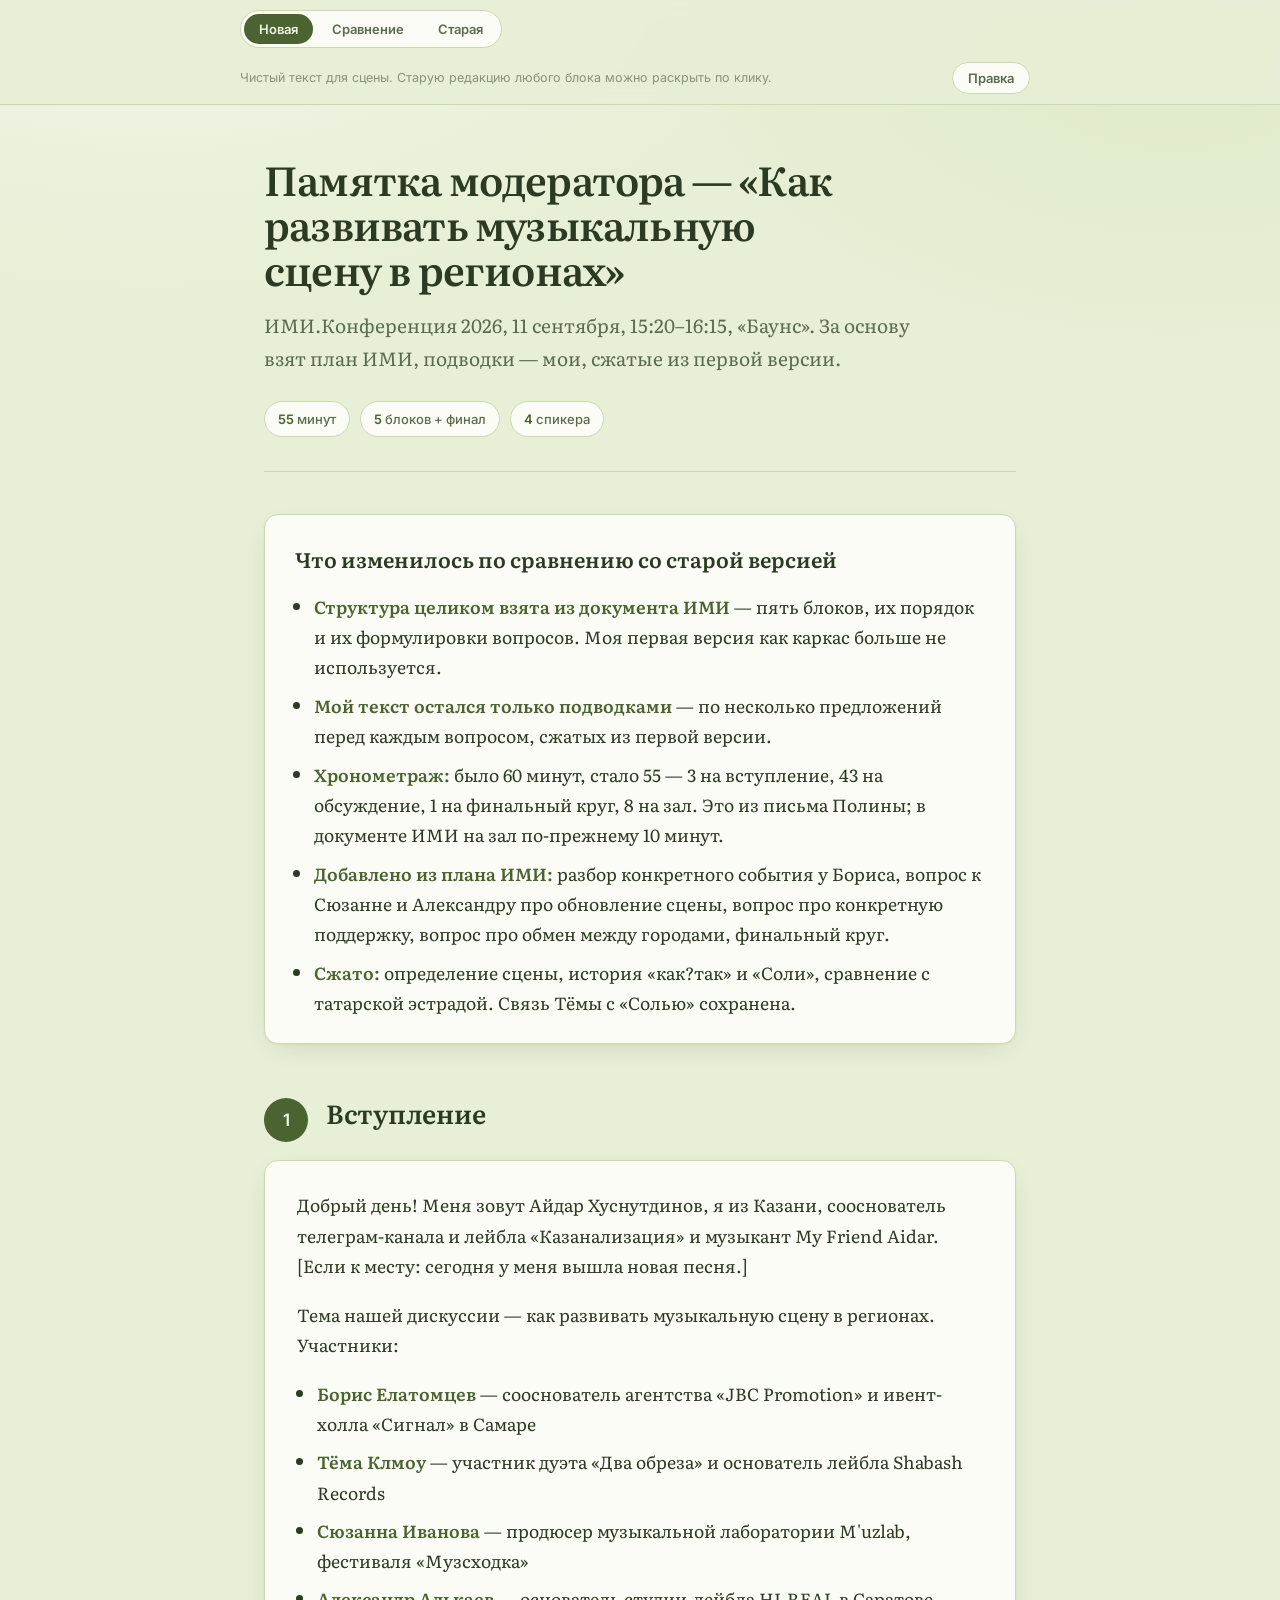
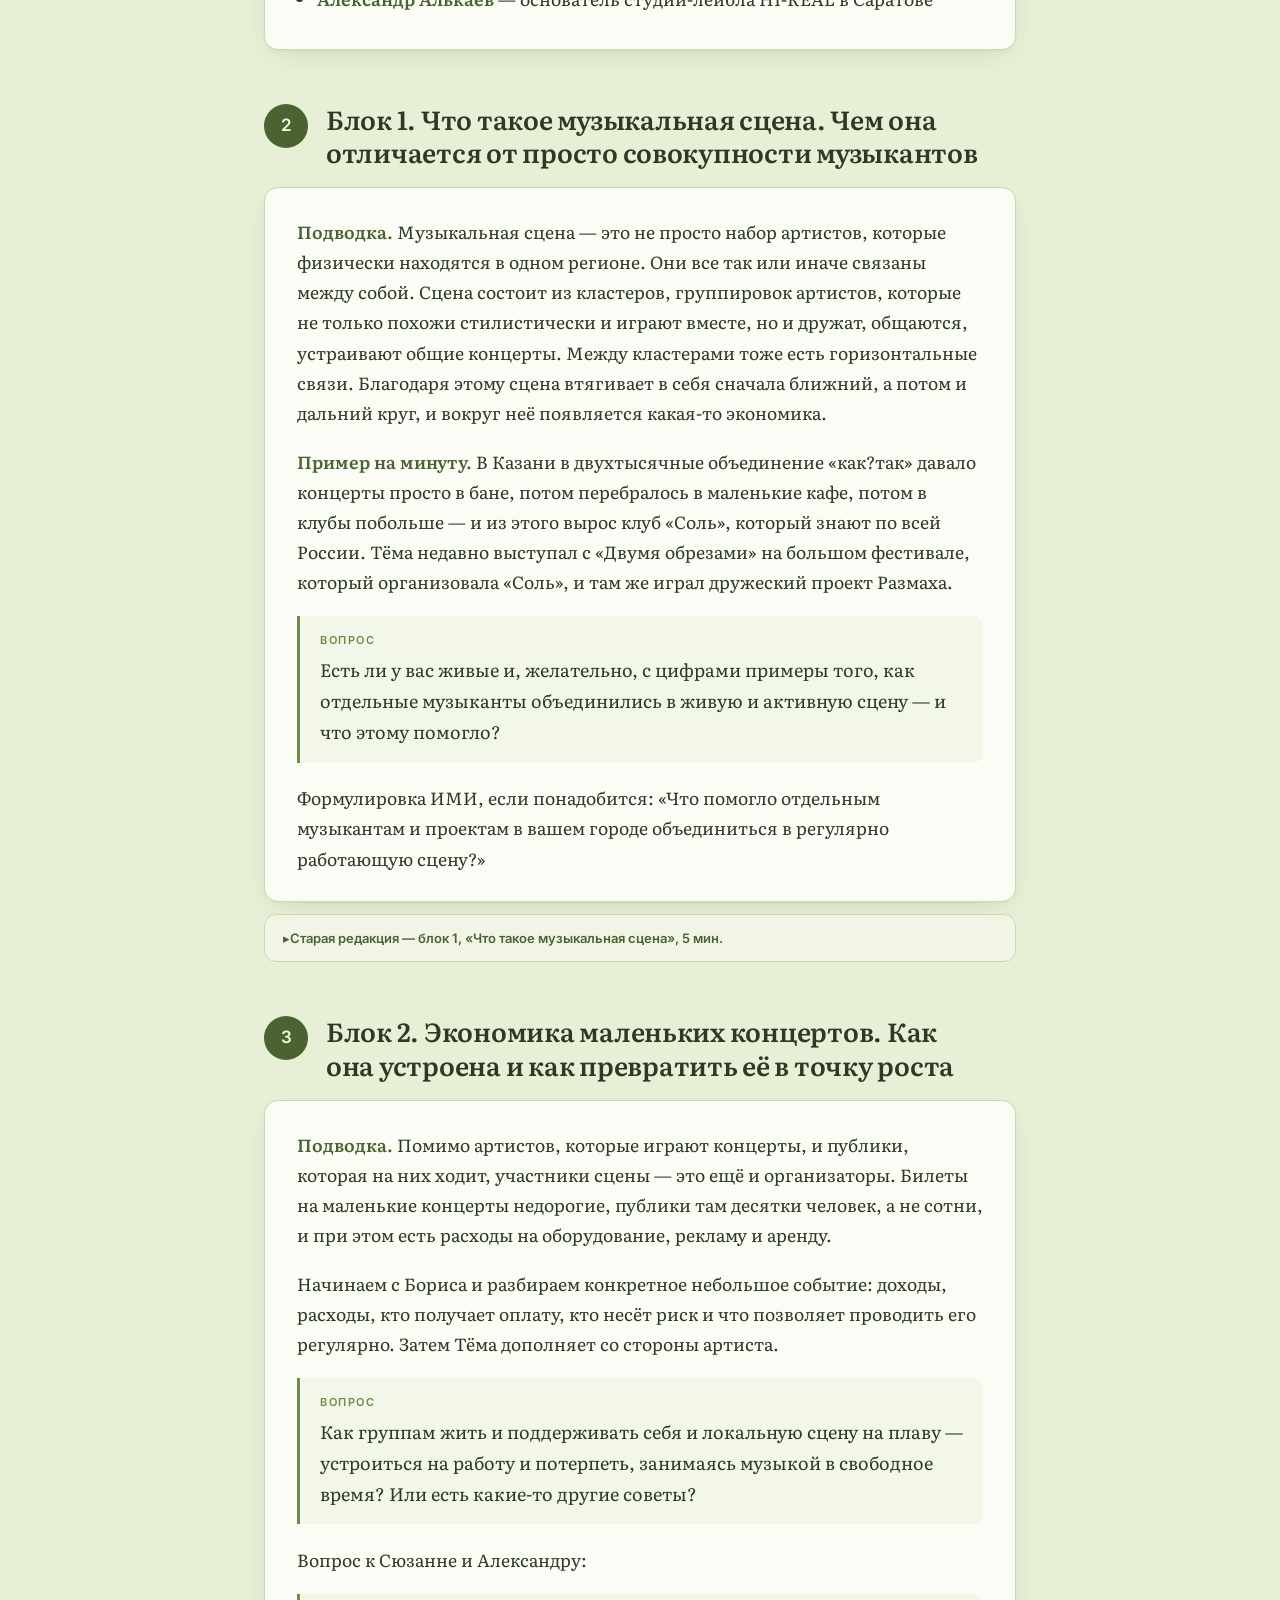
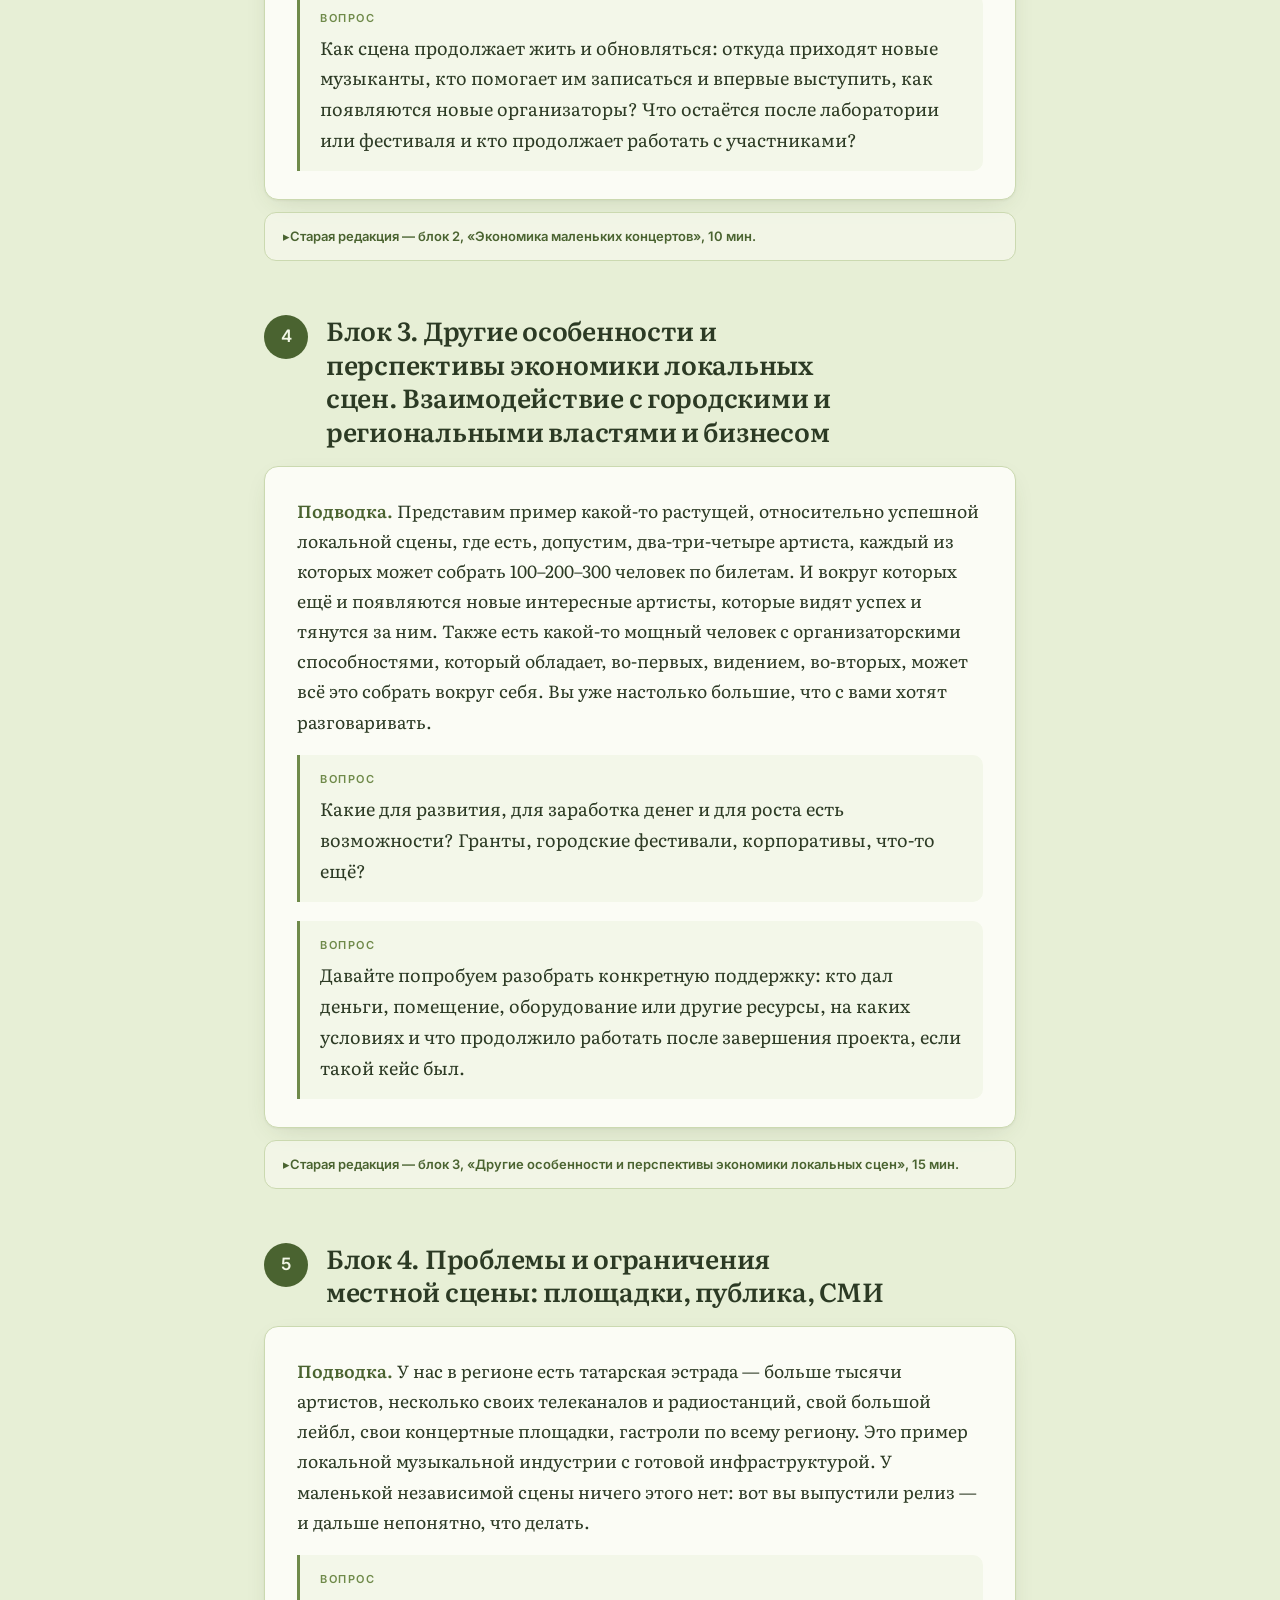
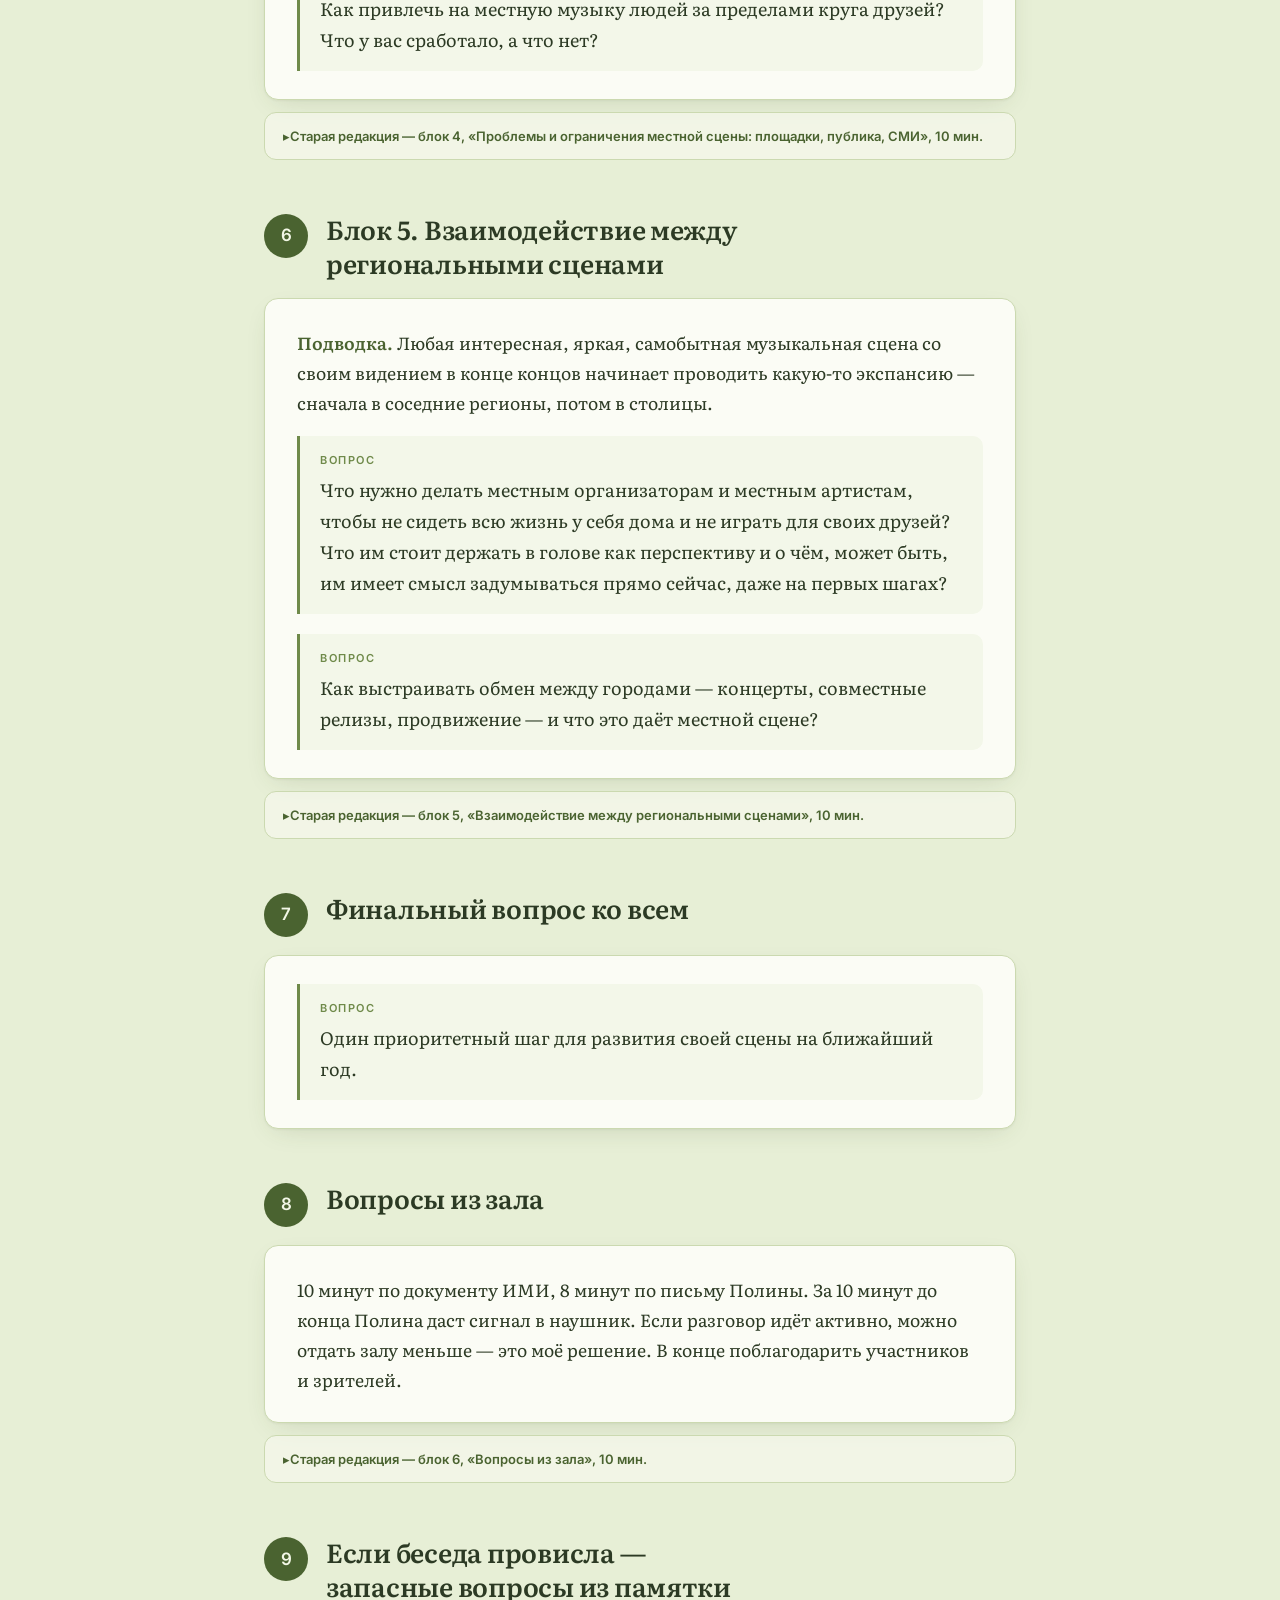
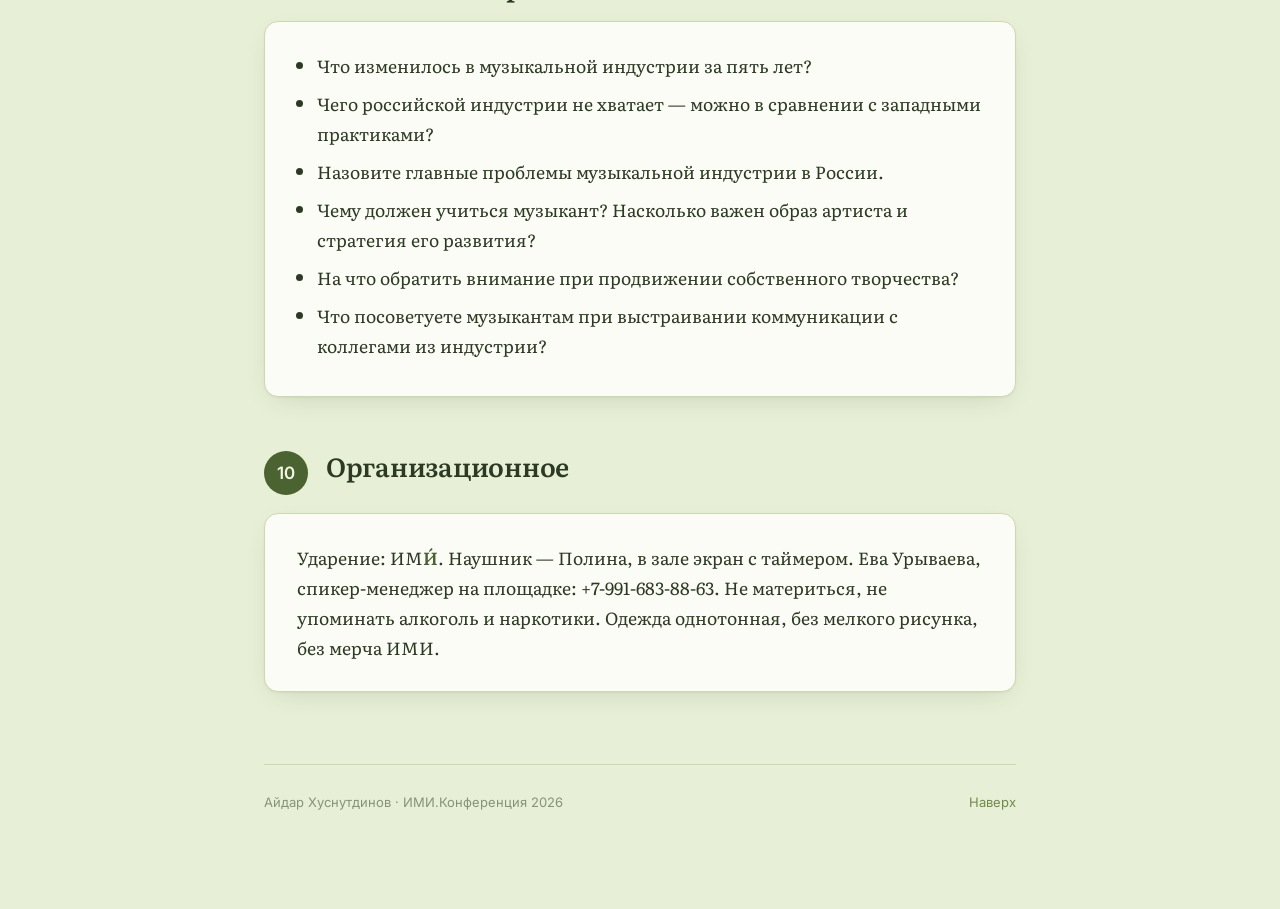
==== artifact.html @ 64433ea9 "Чистая памятка на новом адресе /pamyatka/ Новый документ без машинерии сравнения: убраны сводка «что" ====
<title>Памятка модератора — «Как развивать сцену в регионах», ИМИ.Конференция 2026</title>
<link rel="preconnect" href="https://fonts.googleapis.com">
<link rel="preconnect" href="https://fonts.gstatic.com" crossorigin>
<link href="https://fonts.googleapis.com/css2?family=Literata:ital,opsz,wght@0,7..72,400;0,7..72,600;1,7..72,400&family=Inter:wght@400;500;600;700&display=swap" rel="stylesheet">
<style>
  :root{
    --pistachio:#e7efd6; --pistachio-deep:#d8e4bf; --paper:#fbfcf5;
    --ink:#2c3a24; --ink-soft:#5b6b4e; --ink-faint:#86937a;
    --moss:#6f8a4a; --moss-deep:#4a6330; --rule:#cbd9b0;
    --add:#e9f4dc; --add-line:#7fa84e;
    --del:#fbe7e4; --del-line:#c46b5c;
    --shadow:0 1px 2px rgba(58,74,42,.05), 0 8px 28px -12px rgba(58,74,42,.22);
  }
  *{box-sizing:border-box}
  html{-webkit-text-size-adjust:100%}
  body{
    margin:0;
    background:
      radial-gradient(1100px 620px at 12% -8%, #f2f7e6 0%, rgba(242,247,230,0) 62%),
      radial-gradient(900px 560px at 92% 4%, #dfebc9 0%, rgba(223,235,201,0) 58%),
      var(--pistachio);
    background-attachment:fixed;
    color:var(--ink);
    font-family:"Literata", Georgia, "Times New Roman", serif;
    font-size:17.5px; line-height:1.72; -webkit-font-smoothing:antialiased;
  }
  .wrap{max-width:800px; margin:0 auto; padding:0 24px 96px}

  /* ---------- Переключатель режимов ---------- */
  .bar{
    position:sticky; top:0; z-index:20;
    background:rgba(231,239,214,.92);
    backdrop-filter:saturate(1.4) blur(10px);
    border-bottom:1px solid var(--rule);
    margin:0; padding:10px 24px;
  }
  .bar-in{max-width:800px; margin:0 auto; display:flex; align-items:center; gap:14px; flex-wrap:wrap}
  .modes{display:flex; gap:4px; background:var(--paper); border:1px solid var(--rule); border-radius:100px; padding:3px}
  .modes button{
    font-family:"Inter", system-ui, sans-serif; font-size:13px; font-weight:600;
    border:0; background:none; color:var(--ink-soft); cursor:pointer;
    padding:7px 15px; border-radius:100px; transition:background .15s, color .15s;
  }
  .modes button:hover{color:var(--moss-deep)}
  .modes button[aria-pressed="true"]{background:var(--moss-deep); color:#f2f7e6}
  .hint{font-family:"Inter", system-ui, sans-serif; font-size:12.5px; color:var(--ink-faint)}

  /* ---------- Шапка ---------- */
  header.hero{padding:52px 0 8px}
  h1{font-size:clamp(27px,4.6vw,40px); line-height:1.12; font-weight:600; letter-spacing:-.02em; margin:0 0 18px; text-wrap:balance}
  .lede{font-size:19px; color:var(--ink-soft); margin:0 0 26px; max-width:36em}
  .meta{display:flex; flex-wrap:wrap; gap:10px; font-family:"Inter",system-ui,sans-serif; font-size:13px; font-weight:500; padding-bottom:34px; border-bottom:1px solid var(--rule)}
  .meta span{background:var(--paper); border:1px solid var(--rule); color:var(--ink-soft); padding:6px 13px; border-radius:100px}
  .meta span b{color:var(--moss-deep); font-weight:600}

  /* ---------- Сводка изменений ---------- */
  .summary{
    margin-top:34px; background:var(--paper); border:1px solid var(--rule);
    border-radius:14px; box-shadow:var(--shadow); padding:26px 30px;
  }
  .summary h2{margin:0 0 14px; font-size:21px; font-weight:600}
  .summary ul{margin:0; padding-left:1.1em}
  .summary li{margin-bottom:.5em}
  .summary li:last-child{margin-bottom:0}
  .summary li b{color:var(--moss-deep); font-weight:600}

  /* ---------- Блоки ---------- */
  section.block{margin-top:52px; scroll-margin-top:70px}
  .head{display:flex; align-items:flex-start; gap:18px; margin-bottom:8px}
  .num{
    flex:none; width:44px; height:44px; margin-top:2px; display:grid; place-items:center;
    border-radius:50%; background:var(--moss-deep); color:#f2f7e6;
    font-family:"Inter",system-ui,sans-serif; font-weight:600; font-size:17px;
  }
  .head h2{margin:0; font-size:clamp(21px,3.2vw,26px); line-height:1.3; font-weight:600; letter-spacing:-.01em; text-wrap:balance}
  .time{
    display:inline-block; margin-top:9px; font-family:"Inter",system-ui,sans-serif;
    font-size:12px; font-weight:600; letter-spacing:.06em; text-transform:uppercase;
    color:var(--moss-deep); background:var(--pistachio-deep); padding:4px 11px; border-radius:100px;
  }
  .body{background:var(--paper); border:1px solid var(--rule); border-radius:14px; box-shadow:var(--shadow); padding:28px 32px; margin-top:18px}
  .body > :first-child{margin-top:0}
  .body > :last-child{margin-bottom:0}
  .body p{margin:0 0 1.1em}
  .body strong{font-weight:600; color:var(--moss-deep)}
  .body ul{margin:0 0 1.1em; padding-left:1.15em}
  .body li{margin-bottom:.45em}
  .body blockquote{
    margin:0 0 1.1em; padding:15px 20px; border-left:3px solid var(--moss);
    background:#f3f7e9; border-radius:0 10px 10px 0; font-size:18px; color:var(--ink);
  }
  .body blockquote::before{
    content:"Вопрос"; display:block; font-family:"Inter",system-ui,sans-serif;
    font-size:11px; font-weight:600; letter-spacing:.14em; text-transform:uppercase;
    color:var(--moss); margin-bottom:5px;
  }

  /* ---------- Плашка «что изменилось» ---------- */
  .changed{
    margin-top:14px; padding:15px 20px; border-radius:12px;
    background:var(--add); border:1px solid var(--add-line);
    font-family:"Inter",system-ui,sans-serif; font-size:14px; line-height:1.6; color:var(--ink-soft);
  }
  .changed b{color:var(--moss-deep)}

  /* ---------- Старая редакция ---------- */
  details.old{margin-top:12px; border:1px solid var(--rule); border-radius:12px; background:rgba(251,252,245,.55)}
  details.old summary{
    cursor:pointer; padding:12px 18px; list-style:none;
    font-family:"Inter",system-ui,sans-serif; font-size:13px; font-weight:600; color:var(--moss-deep);
  }
  details.old summary::-webkit-details-marker{display:none}
  details.old summary::before{content:"▸ "; display:inline-block; transition:transform .15s}
  details.old[open] summary::before{content:"▾ "}
  details.old summary:hover{color:var(--ink)}
  .oldbody{padding:0 22px 20px; font-size:16px; color:var(--ink-soft); border-top:1px solid var(--rule); margin-top:2px; padding-top:16px}
  .oldbody p{margin:0 0 1em}
  .oldbody p:last-child{margin-bottom:0}
  .oldbody del{background:var(--del); border-bottom:2px solid var(--del-line); text-decoration:line-through; text-decoration-color:var(--del-line)}
  .old.none{
    margin-top:12px; padding:11px 18px; border:1px dashed var(--rule); border-radius:12px;
    font-family:"Inter",system-ui,sans-serif; font-size:13px; color:var(--ink-faint);
  }

  /* ---------- Режимы ---------- */
  body[data-mode="new"] .changed,
  body[data-mode="new"] .old.none{display:none}
  body[data-mode="old"] #newside{display:none}
  body[data-mode="new"] #oldside,
  body[data-mode="diff"] #oldside{display:none}
  #oldside .lead{
    margin-top:34px; padding:15px 20px; border-radius:12px; background:var(--del);
    border:1px solid var(--del-line); font-family:"Inter",system-ui,sans-serif; font-size:14px; color:var(--ink-soft);
  }

  .legend{display:flex; gap:16px; flex-wrap:wrap; margin-top:16px; font-family:"Inter",system-ui,sans-serif; font-size:12.5px; color:var(--ink-faint)}
  .legend i{font-style:normal; display:inline-block; width:11px; height:11px; border-radius:3px; margin-right:6px; vertical-align:-1px}
  body[data-mode="new"] .legend{display:none}

  footer{margin-top:72px; padding-top:26px; border-top:1px solid var(--rule); font-family:"Inter",system-ui,sans-serif; font-size:13px; color:var(--ink-faint); display:flex; justify-content:space-between; flex-wrap:wrap; gap:10px}
  .totop{color:var(--moss); text-decoration:none}
  .totop:hover{text-decoration:underline}

  @media (max-width:620px){
    body{font-size:16.5px}
    .wrap{padding:0 18px 64px}
    .bar{padding:9px 18px}
    .body{padding:20px 18px; border-radius:12px}
    .summary{padding:20px 18px}
    .num{width:36px; height:36px; font-size:15px}
    .head{gap:12px}
    .oldbody{padding-left:16px; padding-right:16px}
  }
  @media print{
    body{background:#fff}
    .bar{display:none} .body{box-shadow:none}
    section.block{break-inside:avoid}
    details.old{display:none}
  }

  /* ---------- Правка прямо на странице ---------- */
  .edit{display:flex; align-items:center; gap:10px; margin-left:auto}
  .editbtn, .savebtn{
    font-family:"Inter", system-ui, sans-serif; font-size:13px; font-weight:600;
    cursor:pointer; padding:7px 15px; border-radius:100px;
    transition:background .15s, color .15s, border-color .15s;
  }
  .editbtn{border:1px solid var(--rule); background:var(--paper); color:var(--ink-soft)}
  .editbtn:hover{color:var(--moss-deep); border-color:var(--moss)}
  .editbtn[aria-pressed="true"]{background:var(--moss-deep); color:#f2f7e6; border-color:var(--moss-deep)}
  .savebtn{border:1px solid var(--add-line); background:var(--add); color:var(--moss-deep)}
  .savebtn:hover{background:var(--pistachio-deep)}
  .savebtn:disabled{opacity:.5; cursor:default}
  .editstate{font-family:"Inter", system-ui, sans-serif; font-size:12.5px; color:var(--ink-faint)}
  .editbtn:focus-visible, .savebtn:focus-visible{outline:2px solid var(--moss-deep); outline-offset:2px}
  body.editing [contenteditable]{outline:1px dashed var(--rule); outline-offset:5px; border-radius:3px}
  body.editing [contenteditable]:focus{outline:2px solid var(--moss); background:var(--paper)}
  @media (max-width:620px){
    .edit{margin-left:0}
  }
</style>
<div class="bar">
  <div class="bar-in">
    <div class="modes" role="group" aria-label="Режим просмотра">
      <button type="button" data-m="new"  aria-pressed="true">Новая</button>
      <button type="button" data-m="diff" aria-pressed="false">Сравнение</button>
      <button type="button" data-m="old"  aria-pressed="false">Старая</button>
    </div>
    <span class="hint" id="hint">Чистый текст для сцены. Старую редакцию любого блока можно раскрыть по
    клику.</span>
    <div class="edit" id="edit" hidden>
      <button type="button" class="editbtn" id="editbtn" aria-pressed="false">Правка</button>
      <button type="button" class="savebtn" id="savebtn" hidden>Сохранить</button>
      <span class="editstate" id="editstate" role="status" aria-live="polite"></span>
    </div>
  </div>
</div>

<div class="wrap">

<header class="hero">
  <h1>Памятка модератора — «Как развивать музыкальную сцену в регионах»</h1>
  <p class="lede">ИМИ.Конференция 2026, 11 сентября, 15:20–16:15, «Баунс». За основу взят план ИМИ,
  подводки — мои, сжатые из первой версии.</p>
  <div class="meta">
    <span><b>55</b> минут</span>
    <span><b>5</b> блоков + финал</span>
    <span><b>4</b> спикера</span>
  </div>
</header>

<div class="summary">
  <h2>Что изменилось по сравнению со старой версией</h2>
  <ul>
    <li><b>Структура целиком взята из документа ИМИ</b> — пять блоков, их порядок и их формулировки
    вопросов. Моя первая версия как каркас больше не используется.</li>
    <li><b>Мой текст остался только подводками</b> — по несколько предложений перед каждым вопросом,
    сжатых из первой версии.</li>
    <li><b>Хронометраж:</b> было 60 минут, стало 55 — 3 на вступление, 43 на обсуждение, 1 на финальный
    круг, 8 на зал. Это из письма Полины; в документе ИМИ на зал по-прежнему 10 минут.</li>
    <li><b>Добавлено из плана ИМИ:</b> разбор конкретного события у Бориса, вопрос к Сюзанне и
    Александру про обновление сцены, вопрос про конкретную поддержку, вопрос про обмен между городами,
    финальный круг.</li>
    <li><b>Сжато:</b> определение сцены, история «как?так» и «Соли», сравнение с татарской эстрадой.
    Связь Тёмы с «Солью» сохранена.</li>
  </ul>
  <div class="legend">
    <span><i style="background:var(--add); border:1px solid var(--add-line)"></i>что и почему
    поменялось</span>
    <span><i style="background:var(--del); border:1px solid var(--del-line)"></i>фразы, которые просили
    убрать</span>
  </div>
</div>

<div id="newside">
<section class="block" id="s1">
  <div class="head"><div class="num">1</div><div><h2>Вступление</h2></div></div>
  <div class="body">
  <p>Добрый день! Меня зовут Айдар Хуснутдинов, я из Казани, сооснователь телеграм-канала и лейбла
  «Казанализация» и музыкант My Friend Aidar. [Если к месту: сегодня у меня вышла новая песня.]</p>
<p>Тема нашей дискуссии — как развивать музыкальную сцену в регионах. Участники:</p>
<ul>
<li><strong>Борис Елатомцев</strong> — сооснователь агентства «JBC Promotion» и ивент-холла «Сигнал»
в Самаре</li>
<li><strong>Тёма Клмоу</strong> — участник дуэта «Два обреза» и основатель лейбла Shabash
Records</li>
<li><strong>Сюзанна Иванова</strong> — продюсер музыкальной лаборатории M&#x27;uzlab, фестиваля
«Музсходка»</li>
<li><strong>Александр Алькаев</strong> — основатель студии-лейбла HI-REAL в Саратове</li></ul></div>
  <div class="changed"><b>Что изменилось.</b> Приветствие и представление гостей — 3 минуты по памятке
  модератора. Регалии участников в редакции ИМИ.</div>
  <div class="old none">В старом плане этого не было.</div>
</section>
<section class="block" id="s2">
  <div class="head">
  <div class="num">2</div>
  <div>
  <h2>Блок 1. Что такое музыкальная сцена. Чем она отличается от просто совокупности
  музыкантов</h2></div></div>
  <div class="body">
  <p><strong>Подводка.</strong> Музыкальная сцена — это не просто набор артистов, которые физически
  находятся в одном регионе. Они все так или иначе связаны между собой. Сцена состоит из кластеров,
  группировок артистов, которые не только похожи стилистически и играют вместе, но и дружат, общаются,
  устраивают общие концерты. Между кластерами тоже есть горизонтальные связи. Благодаря этому сцена
  втягивает в себя сначала ближний, а потом и дальний круг, и вокруг неё появляется какая-то
  экономика.</p>
<p><strong>Пример на минуту.</strong> В Казани в двухтысячные объединение «как?так» давало концерты
просто в бане, потом перебралось в маленькие кафе, потом в клубы побольше — и из этого вырос клуб
«Соль», который знают по всей России. Тёма недавно выступал с «Двумя обрезами» на большом фестивале,
который организовала «Соль», и там же играл дружеский проект Размаха.</p>
<blockquote>Есть ли у вас живые и, желательно, с цифрами примеры того, как отдельные музыканты
объединились в живую и активную сцену — и что этому помогло?</blockquote>
<p>Формулировка ИМИ, если понадобится: «Что помогло отдельным музыкантам и проектам в вашем городе
объединиться в регулярно работающую сцену?»</p></div>
  <div class="changed"><b>Что изменилось.</b> Определение сцены сжато с четырёх абзацев до одной
  подводки, история «как?так» и «Соли» — до одного примера на минуту. Связь Тёмы с «Солью» сохранена.
  Вопрос переформулирован: живые примеры и цифры.</div>
  <details class="old">
  <summary>Старая редакция — блок 1, «Что такое музыкальная сцена», 5 мин.</summary>
  <div class="oldbody">
  <p>Прежде чем говорить о музыкальной сцене, имеет смысл дать определение, что же это вообще такое.
  Музыкальная сцена — это не просто набор артистов, которые физически находятся в одном регионе. Они
  даже не обязательно все играют в одних и тех же клубах. Но они все, так или иначе, связаны между
  собой. Я думаю, для функционирования сцены важно, чтобы она состояла из определенных кластеров,
  каких-то группировок артистов, которые не только похожи стилистически и не только играют вместе, но
  и дружат, общаются, устраивают общие концерты, ходят вместе в баню и так далее. Таких кластеров на
  сцене может быть несколько. И между ними тоже существуют горизонтальные связи. Почему это классно
  работает?</p>
<p>Раз уж я здесь представляю Казань, расскажу на примере яркого кейса из Казани. В двухтысячные у
нас активно действовало творческое объединение как?так, которое интересовалось передовой электронной
музыкой, современным искусством и делало что-то на стыке этих вещей. Поначалу это была узкая группа
друзей, которые давали концерты просто в бане. Потом из бани они стали переходить в маленькие кафе,
договариваясь с владельцами кафе, что те будут платить им небольшой
<del title="ИМИ просили это убрать">процент с кухни и из бара</del>. Потом маленькие клубы, потом
клубы побольше. Всё это происходило благодаря тому, что те друзья группы, которые ходили на их
вечеринки, постепенно приводили своих друзей, те привозили друзей друзей, и так комьюнити
разрасталось. И постепенно в чужих клубах им стало тесно, и на базе этого возникло то, что в итоге
стало клубом Соль, который знают по всей России, и среди наших участников сегодня есть <strong>Тёма
Клмоу</strong>, который недавно, на прошлой неделе, кажется, выступал на большом фестивале, который
организовала Соль, с &quot;двумя обрезами&quot;, и также там выступал дружеский проект Размаха.</p>
<p>Что ещё тут важно сказать, что кактаковцы, они, с одной стороны, производили впечатление такого
закрытого комьюнити, но, с другой стороны, на самом деле они были открытые, и когда появлялись
какие-то интересные, талантливые артисты, они старались им помогать. Вот, например, в недавнем
событии ИМИ участвовала Катя Шилоносова, Kate NV. Когда она появилась только на казанской сцене со
своей первой группой Conspirators, в какой-то момент от них ушёл басист, и вот Тимур Птахин, один из
главных участников творческого объединения Как?так и один из сооснователей Соли, который до сих пор
там работает, пошёл в группу и какое-то время заменял басиста. Ну а сейчас Катя тоже известная
артистка. Или из того же кактака вырос, например, тоже известный по всему миру электронный дуэт PTU.
Буквально вот так из концертов в бане происходит экспансия местной сцены.</p>
<p>Итак, если резюмировать, то сцена состоит из некоторых объединений артистов, которые играют
вместе, что-то вместе проводят, общаются, дружат между собой. И между всеми этими объединениями
также существуют некоторые отношения. Благодаря тому, что в сцену вовлечено много людей, между ними
есть связи, сцена имеет свойство вовлекать в себя сначала ближний, а потом и дальний круг всех этих
людей. Так она разрастается сначала внутри города, и вокруг неё появляется какая-то экономика. А
дальше она может разрастаться и за пределы города и региона. О том, как это происходит, что этому
помогает, а что мешает, я и предлагаю поговорить, отталкиваясь от этого определения. Если у кого-то
из коллег есть чем дополнить это определение, то я приглашаю желающих это
сделать.</p></div></details>
</section>
<section class="block" id="s3">
  <div class="head">
  <div class="num">3</div>
  <div>
  <h2>Блок 2. Экономика маленьких концертов. Как она устроена и как превратить её в точку
  роста</h2></div></div>
  <div class="body">
  <p><strong>Подводка.</strong> Помимо артистов, которые играют концерты, и публики, которая на них
  ходит, участники сцены — это ещё и организаторы. Билеты на маленькие концерты недорогие, публики там
  десятки человек, а не сотни, и при этом есть расходы на оборудование, рекламу и аренду.</p>
<p>Начинаем с Бориса и разбираем конкретное небольшое событие: доходы, расходы, кто получает оплату,
кто несёт риск и что позволяет проводить его регулярно. Затем Тёма дополняет со стороны артиста.</p>
<blockquote>Как группам жить и поддерживать себя и локальную сцену на плаву — устроиться на работу и
потерпеть, занимаясь музыкой в свободное время? Или есть какие-то другие советы?</blockquote>
<p>Вопрос к Сюзанне и Александру:</p>
<blockquote>Как сцена продолжает жить и обновляться: откуда приходят новые музыканты, кто помогает
им записаться и впервые выступить, как появляются новые организаторы? Что остаётся после лаборатории
или фестиваля и кто продолжает работать с участниками?</blockquote></div>
  <div class="changed"><b>Что изменилось.</b> Рассуждение об экономике заменено разбором конкретного
  события у Бориса. Добавлен вопрос ИМИ к Сюзанне и Александру про обновление сцены и про то, что
  остаётся после лаборатории или фестиваля.</div>
  <details class="old">
  <summary>Старая редакция — блок 2, «Экономика маленьких концертов», 10 мин.</summary>
  <div class="oldbody">
  <p>Помимо артистов, которые играют концерты, и публики, которые на эти концерты ходят, участниками
  сцены являются также организаторы — те, кто устраивает эти концерты. Часто это тоже кто-то из
  артистов, либо их друзья-знакомые. Если ваш концерт проходит в бане, то тут, скорее всего, чисто
  творческий интерес у организаторов. Но когда вы перемещаетесь на площадки, где уже платят какой-то
  процент, появляется и финансовый интерес.</p>
<p>Однако, билеты на такие маленькие концерты, они не очень дорогие, публики туда тоже ходят десятки
человек, а не сотни и не тысячи. Концерты часто предполагают ещё и расходы на оборудование, рекламу
и так далее. Тем не менее, это может быть средством заработка. Я и сам в конце 2000-х проводил по
несколько концертов каждую неделю, и на них вполне можно было зарабатывать, если уметь экономить на
накладных расходах и аренде клуба. Однако важным условием является то, что все группы играют на этих
концертах бесплатно или за очень маленькие гонорары. Даже когда эта модель как-то скейлится и
локальное творческое объединение разрастается до локального лейбла, который взаимодействует с
бизнесом или с государством, схема часто остаётся похожей. Но об этом чуть позже.</p>
<p>Вернемся в маленькие клубы. Заработанных денег может быть достаточно для одного организатора и,
может быть, его помощника, но при этом их явно недостаточно, если разделить на, допустим, три,
четыре, пять артистов, которые выступают на одном мероприятии, а ещё это, как правило, группы, в
каждой из которых много участников, и если всё разделить на всех, то полученных денег иногда не
хватает даже на такси.</p>
<p>Получается такая ситуация, при которой все группы какое-то время продолжают выступать бесплатно,
и это может происходить и годами, на самом деле. И часто при этом сложно находить и сохранять
мотивацию. <del title="ИМИ просили это убрать">И у всех на виду есть фигура организатора, такого как
будто бы злого Карабаса-Барабаса, который умудряется ещё и не работать на работе и как-то себя
содержать, проводя вот эти концерты.</del> А если всё грамотно делать, то на это и сейчас можно так
существовать.</p>
<p>Я уже говорил, что модель можно апскейлить. Даже когда она перерастает маленькие клубы и выходит
на городской уровень и начинает взаимодействовать с городскими властями, часто эта экономика всё
равно такова, что она может поддерживать владельца лейбла и его команду, но сами группы, даже
получая какие-то гонорары, не могут себе позволить уволиться с работ и отдавать всё время музыке. И
с одной стороны, у этой модели есть очевидный недостаток, который я уже проговорил. С другой
стороны, без этого никуда: если кто-то на себя не возьмёт планомерную последовательную организацию,
то и сцена, получается, развиваться не будет.</p>
<p>У меня, на самом деле, нет простых ответов на вопрос, как музыкантам перетерпеть и не потерять
мотивацию в течение долгого времени занимаясь всем этим бесплатно, пока сцена растёт. И, опять же, у
меня нет и ответа на вопрос о том, как сделать это мероприятие финансово выгодным уже в тот момент,
когда вы настолько большие, что с вами готовы разговаривать площадки, бизнес и государство. Но
второй вопрос, он более сложный. Давайте начнём снизу. Вот вы из бани перебрались в небольшие
кафешки, маленькие и средние клубы. Как группам жить и поддерживать себя и локальную сцену на плаву
— устроиться на работу и потерпеть, занимаясь музыкой в свободное время? Или есть какие-то другие
советы?</p></div></details>
</section>
<section class="block" id="s4">
  <div class="head">
  <div class="num">4</div>
  <div>
  <h2>Блок 3. Другие особенности и перспективы экономики локальных сцен. Взаимодействие с городскими и
  региональными властями и бизнесом</h2></div></div>
  <div class="body">
  <p><strong>Подводка.</strong> Представим пример какой-то растущей, относительно успешной локальной
  сцены, где есть, допустим, два-три-четыре артиста, каждый из которых может собрать 100–200–300
  человек по билетам. И вокруг которых ещё и появляются новые интересные артисты, которые видят успех
  и тянутся за ним. Также есть какой-то мощный человек с организаторскими способностями, который
  обладает, во-первых, видением, во-вторых, может всё это собрать вокруг себя. Вы уже настолько
  большие, что с вами хотят разговаривать.</p>
<blockquote>Какие для развития, для заработка денег и для роста есть возможности? Гранты, городские
фестивали, корпоративы, что-то ещё?</blockquote>
<blockquote>Давайте попробуем разобрать конкретную поддержку: кто дал деньги, помещение,
оборудование или другие ресурсы, на каких условиях и что продолжило работать после завершения
проекта, если такой кейс был.</blockquote></div>
  <div class="changed"><b>Что изменилось.</b> Подводка ИМИ — это твой же абзац из старого блока 3,
  взятый почти дословно. Добавлен их вопрос про конкретную поддержку: кто дал ресурс, на каких
  условиях, что продолжило работать после. Часть про совмещение работ и Софию Озджан ушла.</div>
  <details class="old">
  <summary>Старая редакция — блок 3, «Другие особенности и перспективы экономики локальных сцен», 15
  мин.</summary>
  <div class="oldbody">
  <p>Давайте теперь представим пример какой-то растущей, относительно успешной локальной сцены, где
  есть, допустим, два-три-четыре артиста, каждый из которых может собрать 100–200–300 человек по
  билетам. И вокруг которых ещё и появляются новые интересные артисты, которые видят успех, тянутся за
  ним. Также есть какой-то мощный человек с организаторскими способностями, который обладает,
  во-первых, видением, во-вторых, может всё это собрать вокруг себя. На полях замечу, что часто у
  такой сцены есть ещё и какой-то свой звук и своя, может быть, визуальная эстетика. И снова кивну в
  сторону Артёма и его лейбла Shabash Records.</p>
<p>Допустим, есть пример такой сцены. Вы уже настолько большие, что с вами хотят разговаривать.
Какие для развития, для заработка денег и для роста есть возможности? Гранты, городские фестивали,
корпоративы, что-то ещё. Я лично перед дискуссией провёл некоторое количество интервью с артистами,
и выяснил, что да, существуют артисты, которые занимаются в основном только музыкой, и им очень
тяжело. Они разрываются на несколько проектов, но они как-то могут поддерживать себя. Вот, например,
одна из артисток, с которыми я поговорил, это София Озджан. Она участвует в четырёх проектах. В двух
из них она участвует постоянно. Во всех она играет авторскую музыку, не каверы. Один из проектов
имеет такой формат русский народный простой хороводный, что его часто заказывают на корпоративные
события, они поют там частично авторские песни, частично народные. Другой проект, он имеет тюркскую
специфику, это любят на разных форумах, фестивалях и так далее. Кроме этого, ей приходится
участвовать в театральных постановках, которые иногда оплачиваются из грантов, иногда она получает
деньги с билетов. Ну и, конечно, у неё есть постоянная работа, которая тоже занимает обычно три дня
в неделю. Она, как многие музыканты, работает в музыкальной школе. Кто-то работает не в музыкальной
школе, кто-то работает в офисе, но тут сложно половину недели работать. Часто люди уходят на
постоянку и вообще уходят из музыки. Но кто-то может трудиться фрилансером. То есть да, такие кейсы
существуют. И видно, что заработок такого артиста, он диверсифицирован. И аналогично, заработок
лейбла или организатора, он тоже диверсифицирован. Так вот, хотелось бы узнать, 1) как он устроен и
2) как он может быть устроен — что именно какую долю в нём составляет у наших участников и какие ещё
есть перспективы, какие ещё сферы можно задействовать, чтобы привлечь дополнительные источники
дохода (и дополнительные площадки для выступлений).</p></div></details>
</section>
<section class="block" id="s5">
  <div class="head">
  <div class="num">5</div>
  <div>
  <h2>Блок 4. Проблемы и ограничения местной сцены: площадки, публика, СМИ</h2></div></div>
  <div class="body">
  <p><strong>Подводка.</strong> У нас в регионе есть татарская эстрада — больше тысячи артистов,
  несколько своих телеканалов и радиостанций, свой большой лейбл, свои концертные площадки, гастроли
  по всему региону. Это пример локальной музыкальной индустрии с готовой инфраструктурой. У маленькой
  независимой сцены ничего этого нет: вот вы выпустили релиз — и дальше непонятно, что делать.</p>
<blockquote>Как привлечь на местную музыку людей за пределами круга друзей? Что у вас сработало, а
что нет?</blockquote></div>
  <div class="changed"><b>Что изменилось.</b> Сравнение с татарской эстрадой сжато с абзаца до трёх
  строк. Главный вопрос — формулировка ИМИ про публику за пределами круга друзей. СМИ отдельным
  пунктом больше не идут.</div>
  <details class="old">
  <summary>Старая редакция — блок 4, «Проблемы и ограничения местной сцены: площадки, публика, СМИ»,
  10 мин.</summary>
  <div class="oldbody">
  <p>1) Мы сегодня говорим, конечно, про независимые сцены, которые растут снизу, но в качестве
  примера позволю себе привести огромную музыкальную вселенную, которая есть у нас в регионе. Это
  татарская эстрада. Она включает в себя больше тысячи артистов. У неё есть несколько своих
  телеканалов, несколько своих радиостанций, были свои газеты, я не знаю, выходят ли они сейчас, свой
  лейбл большой, свои концертные площадки, там есть свои звёзды, которые, например, как Салават, могут
  в конце каждого сезона давать по несколько больших концертов подряд. Есть гастроли по всему региону.
  Ну так вот, я к чему это говорю, что у маленькой сцены всего этого нет. У них нет никакой отлаженной
  системы, индустрии, как у татарской эстрады (которая пример локальной музыкальной индустрии). У них
  нет своего СМИ, например, благодаря которому эта музыка получает лёгкое распространение без одного
  пинка, как на радиостанции, <del title="ИМИ просили это убрать">куда можно до сих пор денег
  занести</del>. Вот вы выпустили релиз. Вот что дальше делать? Есть ли какие-то хорошие способы
  взаимодействовать с местными СМИ и инфлюэнсерами?</p>
<p>2) Помимо проблем со СМИ с какими еще проблемами, которые мы не назвали, сталкиваются участники
сцены — и артисты, и организаторы и, может быть, публика?</p></div></details>
</section>
<section class="block" id="s6">
  <div class="head">
  <div class="num">6</div>
  <div>
  <h2>Блок 5. Взаимодействие между региональными сценами</h2></div></div>
  <div class="body">
  <p><strong>Подводка.</strong> Любая интересная, яркая, самобытная музыкальная сцена со своим
  видением в конце концов начинает проводить какую-то экспансию — сначала в соседние регионы, потом в
  столицы.</p>
<blockquote>Что нужно делать местным организаторам и местным артистам, чтобы не сидеть всю жизнь у
себя дома и не играть для своих друзей? Что им стоит держать в голове как перспективу и о чём, может
быть, им имеет смысл задумываться прямо сейчас, даже на первых шагах?</blockquote>
<blockquote>Как выстраивать обмен между городами — концерты, совместные релизы, продвижение — и что
это даёт местной сцене?</blockquote></div>
  <div class="changed"><b>Что изменилось.</b> Вопрос сохранён дословно, как в документе ИМИ. Добавлен
  их второй вопрос — про обмен между городами.</div>
  <details class="old">
  <summary>Старая редакция — блок 5, «Взаимодействие между региональными сценами», 10 мин.</summary>
  <div class="oldbody">
  <p>Я в самом начале сегодня говорил, что любая интересная, яркая, самобытная музыкальная сцена со
  своим видением, в конце концов начинает проводить и какую-то экспансию. Сначала в соседние регионы,
  в столицы, потом и в другие государства. Какие шаги к этой экспансии? Что нужно делать местным
  организаторам и местным артистам, чтобы <del title="ИМИ просили это убрать">не сидеть всю жизнь у
  себя дома и не играть для своих друзей</del>? Что им стоит держать в голове как перспективу и о чем,
  может быть, им имеет смысл задумываться прямо сейчас, даже на первых шагах?</p></div></details>
</section>
<section class="block" id="s7">
  <div class="head"><div class="num">7</div><div><h2>Финальный вопрос ко всем</h2></div></div>
  <div class="body"><blockquote>Один приоритетный шаг для развития своей сцены на ближайший
  год.</blockquote></div>
  <div class="changed"><b>Что изменилось.</b> Новое, предложение ИМИ. Ты уточнял, идёт ли это
  отдельным пунктом внутри 43 минут, — Полина ответила «да».</div>
  <div class="old none">В старом плане этого не было.</div>
</section>
<section class="block" id="s8">
  <div class="head"><div class="num">8</div><div><h2>Вопросы из зала</h2></div></div>
  <div class="body">
  <p>10 минут по документу ИМИ, 8 минут по письму Полины. За 10 минут до конца Полина даст сигнал в
  наушник. Если разговор идёт активно, можно отдать залу меньше — это моё решение. В конце
  поблагодарить участников и зрителей.</p></div>
  <div class="changed"><b>Что изменилось.</b> Расхождение: в документе ИМИ 10 минут, в письме Полины —
  8.</div>
  <details class="old">
  <summary>Старая редакция — блок 6, «Вопросы из зала», 10 мин.</summary>
  <div class="oldbody"></div></details>
</section>
<section class="block" id="s9">
  <div class="head">
  <div class="num">9</div>
  <div>
  <h2>Если беседа провисла — запасные вопросы из памятки</h2></div></div>
  <div class="body">
  <ul>
  <li>Что изменилось в музыкальной индустрии за пять лет?</li>
  <li>Чего российской индустрии не хватает — можно в сравнении с западными практиками?</li>
  <li>Назовите главные проблемы музыкальной индустрии в России.</li>
  <li>Чему должен учиться музыкант? Насколько важен образ артиста и стратегия его развития?</li>
  <li>На что обратить внимание при продвижении собственного творчества?</li>
  <li>Что посоветуете музыкантам при выстраивании коммуникации с коллегами из
  индустрии?</li></ul></div>
  <div class="changed"><b>Что изменилось.</b> Список из памятки модератора.</div>
  <div class="old none">В старом плане этого не было.</div>
</section>
<section class="block" id="s10">
  <div class="head"><div class="num">10</div><div><h2>Организационное</h2></div></div>
  <div class="body">
  <p>Ударение: ИМ<strong>И́</strong>. Наушник — Полина, в зале экран с таймером. Ева Урываева,
  спикер-менеджер на площадке: +7-991-683-88-63. Не материться, не упоминать алкоголь и наркотики.
  Одежда однотонная, без мелкого рисунка, без мерча ИМИ.</p></div>
  <div class="changed"><b>Что изменилось.</b> Выжимка из памятки модератора.</div>
  <div class="old none">В старом плане этого не было.</div>
</section>
</div>

<div id="oldside">
  <div class="lead">Старая редакция целиком — та, что ушла в ИМИ и вызвала правки. Перечёркнутым
  отмечены фразы, которые просили убрать.</div>
<section class="block">
<div class="head">
<div class="num">1</div>
<div>
<h2>Что такое музыкальная сцена. Чем она отличается от просто совокупности музыкантов. Я даю свое
определение и предлагаю его дополнить</h2><span class="time">5 мин.</span></div></div>
<div class="body">
<p>Прежде чем говорить о музыкальной сцене, имеет смысл дать определение, что же это вообще такое.
Музыкальная сцена — это не просто набор артистов, которые физически находятся в одном регионе. Они
даже не обязательно все играют в одних и тех же клубах. Но они все, так или иначе, связаны между
собой. Я думаю, для функционирования сцены важно, чтобы она состояла из определенных кластеров,
каких-то группировок артистов, которые не только похожи стилистически и не только играют вместе, но
и дружат, общаются, устраивают общие концерты, ходят вместе в баню и так далее. Таких кластеров на
сцене может быть несколько. И между ними тоже существуют горизонтальные связи. Почему это классно
работает?</p>
<p>Раз уж я здесь представляю Казань, расскажу на примере яркого кейса из Казани. В двухтысячные у
нас активно действовало творческое объединение как?так, которое интересовалось передовой электронной
музыкой, современным искусством и делало что-то на стыке этих вещей. Поначалу это была узкая группа
друзей, которые давали концерты просто в бане. Потом из бани они стали переходить в маленькие кафе,
договариваясь с владельцами кафе, что те будут платить им небольшой
<del title="ИМИ просили это убрать">процент с кухни и из бара</del>. Потом маленькие клубы, потом
клубы побольше. Всё это происходило благодаря тому, что те друзья группы, которые ходили на их
вечеринки, постепенно приводили своих друзей, те привозили друзей друзей, и так комьюнити
разрасталось. И постепенно в чужих клубах им стало тесно, и на базе этого возникло то, что в итоге
стало клубом Соль, который знают по всей России, и среди наших участников сегодня есть <strong>Тёма
Клмоу</strong>, который недавно, на прошлой неделе, кажется, выступал на большом фестивале, который
организовала Соль, с &quot;двумя обрезами&quot;, и также там выступал дружеский проект Размаха.</p>
<p>Что ещё тут важно сказать, что кактаковцы, они, с одной стороны, производили впечатление такого
закрытого комьюнити, но, с другой стороны, на самом деле они были открытые, и когда появлялись
какие-то интересные, талантливые артисты, они старались им помогать. Вот, например, в недавнем
событии ИМИ участвовала Катя Шилоносова, Kate NV. Когда она появилась только на казанской сцене со
своей первой группой Conspirators, в какой-то момент от них ушёл басист, и вот Тимур Птахин, один из
главных участников творческого объединения Как?так и один из сооснователей Соли, который до сих пор
там работает, пошёл в группу и какое-то время заменял басиста. Ну а сейчас Катя тоже известная
артистка. Или из того же кактака вырос, например, тоже известный по всему миру электронный дуэт PTU.
Буквально вот так из концертов в бане происходит экспансия местной сцены.</p>
<p>Итак, если резюмировать, то сцена состоит из некоторых объединений артистов, которые играют
вместе, что-то вместе проводят, общаются, дружат между собой. И между всеми этими объединениями
также существуют некоторые отношения. Благодаря тому, что в сцену вовлечено много людей, между ними
есть связи, сцена имеет свойство вовлекать в себя сначала ближний, а потом и дальний круг всех этих
людей. Так она разрастается сначала внутри города, и вокруг неё появляется какая-то экономика. А
дальше она может разрастаться и за пределы города и региона. О том, как это происходит, что этому
помогает, а что мешает, я и предлагаю поговорить, отталкиваясь от этого определения. Если у кого-то
из коллег есть чем дополнить это определение, то я приглашаю желающих это
сделать.</p></div></section>
<section class="block">
<div class="head">
<div class="num">2</div>
<div>
<h2>Экономика маленьких концертов. Как она устроена и как превратить ее в точку
роста</h2><span class="time">10 мин.</span></div></div>
<div class="body">
<p>Помимо артистов, которые играют концерты, и публики, которые на эти концерты ходят, участниками
сцены являются также организаторы — те, кто устраивает эти концерты. Часто это тоже кто-то из
артистов, либо их друзья-знакомые. Если ваш концерт проходит в бане, то тут, скорее всего, чисто
творческий интерес у организаторов. Но когда вы перемещаетесь на площадки, где уже платят какой-то
процент, появляется и финансовый интерес.</p>
<p>Однако, билеты на такие маленькие концерты, они не очень дорогие, публики туда тоже ходят десятки
человек, а не сотни и не тысячи. Концерты часто предполагают ещё и расходы на оборудование, рекламу
и так далее. Тем не менее, это может быть средством заработка. Я и сам в конце 2000-х проводил по
несколько концертов каждую неделю, и на них вполне можно было зарабатывать, если уметь экономить на
накладных расходах и аренде клуба. Однако важным условием является то, что все группы играют на этих
концертах бесплатно или за очень маленькие гонорары. Даже когда эта модель как-то скейлится и
локальное творческое объединение разрастается до локального лейбла, который взаимодействует с
бизнесом или с государством, схема часто остаётся похожей. Но об этом чуть позже.</p>
<p>Вернемся в маленькие клубы. Заработанных денег может быть достаточно для одного организатора и,
может быть, его помощника, но при этом их явно недостаточно, если разделить на, допустим, три,
четыре, пять артистов, которые выступают на одном мероприятии, а ещё это, как правило, группы, в
каждой из которых много участников, и если всё разделить на всех, то полученных денег иногда не
хватает даже на такси.</p>
<p>Получается такая ситуация, при которой все группы какое-то время продолжают выступать бесплатно,
и это может происходить и годами, на самом деле. И часто при этом сложно находить и сохранять
мотивацию. <del title="ИМИ просили это убрать">И у всех на виду есть фигура организатора, такого как
будто бы злого Карабаса-Барабаса, который умудряется ещё и не работать на работе и как-то себя
содержать, проводя вот эти концерты.</del> А если всё грамотно делать, то на это и сейчас можно так
существовать.</p>
<p>Я уже говорил, что модель можно апскейлить. Даже когда она перерастает маленькие клубы и выходит
на городской уровень и начинает взаимодействовать с городскими властями, часто эта экономика всё
равно такова, что она может поддерживать владельца лейбла и его команду, но сами группы, даже
получая какие-то гонорары, не могут себе позволить уволиться с работ и отдавать всё время музыке. И
с одной стороны, у этой модели есть очевидный недостаток, который я уже проговорил. С другой
стороны, без этого никуда: если кто-то на себя не возьмёт планомерную последовательную организацию,
то и сцена, получается, развиваться не будет.</p>
<p>У меня, на самом деле, нет простых ответов на вопрос, как музыкантам перетерпеть и не потерять
мотивацию в течение долгого времени занимаясь всем этим бесплатно, пока сцена растёт. И, опять же, у
меня нет и ответа на вопрос о том, как сделать это мероприятие финансово выгодным уже в тот момент,
когда вы настолько большие, что с вами готовы разговаривать площадки, бизнес и государство. Но
второй вопрос, он более сложный. Давайте начнём снизу. Вот вы из бани перебрались в небольшие
кафешки, маленькие и средние клубы. Как группам жить и поддерживать себя и локальную сцену на плаву
— устроиться на работу и потерпеть, занимаясь музыкой в свободное время? Или есть какие-то другие
советы?</p></div></section>
<section class="block">
<div class="head">
<div class="num">3</div>
<div>
<h2>Другие особенности и перспективы экономики локальных сцен. Взаимодействие с городскими и
региональными властями и бизнесом</h2><span class="time">15 мин.</span></div></div>
<div class="body">
<p>Давайте теперь представим пример какой-то растущей, относительно успешной локальной сцены, где
есть, допустим, два-три-четыре артиста, каждый из которых может собрать 100–200–300 человек по
билетам. И вокруг которых ещё и появляются новые интересные артисты, которые видят успех, тянутся за
ним. Также есть какой-то мощный человек с организаторскими способностями, который обладает,
во-первых, видением, во-вторых, может всё это собрать вокруг себя. На полях замечу, что часто у
такой сцены есть ещё и какой-то свой звук и своя, может быть, визуальная эстетика. И снова кивну в
сторону Артёма и его лейбла Shabash Records.</p>
<p>Допустим, есть пример такой сцены. Вы уже настолько большие, что с вами хотят разговаривать.
Какие для развития, для заработка денег и для роста есть возможности? Гранты, городские фестивали,
корпоративы, что-то ещё. Я лично перед дискуссией провёл некоторое количество интервью с артистами,
и выяснил, что да, существуют артисты, которые занимаются в основном только музыкой, и им очень
тяжело. Они разрываются на несколько проектов, но они как-то могут поддерживать себя. Вот, например,
одна из артисток, с которыми я поговорил, это София Озджан. Она участвует в четырёх проектах. В двух
из них она участвует постоянно. Во всех она играет авторскую музыку, не каверы. Один из проектов
имеет такой формат русский народный простой хороводный, что его часто заказывают на корпоративные
события, они поют там частично авторские песни, частично народные. Другой проект, он имеет тюркскую
специфику, это любят на разных форумах, фестивалях и так далее. Кроме этого, ей приходится
участвовать в театральных постановках, которые иногда оплачиваются из грантов, иногда она получает
деньги с билетов. Ну и, конечно, у неё есть постоянная работа, которая тоже занимает обычно три дня
в неделю. Она, как многие музыканты, работает в музыкальной школе. Кто-то работает не в музыкальной
школе, кто-то работает в офисе, но тут сложно половину недели работать. Часто люди уходят на
постоянку и вообще уходят из музыки. Но кто-то может трудиться фрилансером. То есть да, такие кейсы
существуют. И видно, что заработок такого артиста, он диверсифицирован. И аналогично, заработок
лейбла или организатора, он тоже диверсифицирован. Так вот, хотелось бы узнать, 1) как он устроен и
2) как он может быть устроен — что именно какую долю в нём составляет у наших участников и какие ещё
есть перспективы, какие ещё сферы можно задействовать, чтобы привлечь дополнительные источники
дохода (и дополнительные площадки для выступлений).</p></div></section>
<section class="block">
<div class="head">
<div class="num">4</div>
<div>
<h2>Проблемы и ограничения местной сцены: площадки, публика, СМИ</h2><span class="time">10
мин.</span></div></div>
<div class="body">
<p>1) Мы сегодня говорим, конечно, про независимые сцены, которые растут снизу, но в качестве
примера позволю себе привести огромную музыкальную вселенную, которая есть у нас в регионе. Это
татарская эстрада. Она включает в себя больше тысячи артистов. У неё есть несколько своих
телеканалов, несколько своих радиостанций, были свои газеты, я не знаю, выходят ли они сейчас, свой
лейбл большой, свои концертные площадки, там есть свои звёзды, которые, например, как Салават, могут
в конце каждого сезона давать по несколько больших концертов подряд. Есть гастроли по всему региону.
Ну так вот, я к чему это говорю, что у маленькой сцены всего этого нет. У них нет никакой отлаженной
системы, индустрии, как у татарской эстрады (которая пример локальной музыкальной индустрии). У них
нет своего СМИ, например, благодаря которому эта музыка получает лёгкое распространение без одного
пинка, как на радиостанции, <del title="ИМИ просили это убрать">куда можно до сих пор денег
занести</del>. Вот вы выпустили релиз. Вот что дальше делать? Есть ли какие-то хорошие способы
взаимодействовать с местными СМИ и инфлюэнсерами?</p>
<p>2) Помимо проблем со СМИ с какими еще проблемами, которые мы не назвали, сталкиваются участники
сцены — и артисты, и организаторы и, может быть, публика?</p></div></section>
<section class="block">
<div class="head">
<div class="num">5</div>
<div>
<h2>Взаимодействие между региональными сценами</h2><span class="time">10 мин.</span></div></div>
<div class="body">
<p>Я в самом начале сегодня говорил, что любая интересная, яркая, самобытная музыкальная сцена со
своим видением, в конце концов начинает проводить и какую-то экспансию. Сначала в соседние регионы,
в столицы, потом и в другие государства. Какие шаги к этой экспансии? Что нужно делать местным
организаторам и местным артистам, чтобы <del title="ИМИ просили это убрать">не сидеть всю жизнь у
себя дома и не играть для своих друзей</del>? Что им стоит держать в голове как перспективу и о чем,
может быть, им имеет смысл задумываться прямо сейчас, даже на первых шагах?</p></div></section>
<section class="block">
<div class="head">
<div class="num">6</div>
<div>
<h2>Вопросы из зала</h2><span class="time">10 мин.</span></div></div>
<div class="body"></div></section>
</div>

<footer>
  <span>Айдар Хуснутдинов · ИМИ.Конференция 2026</span>
  <a class="totop" href="#">Наверх</a>
</footer>
</div>

<script>
(function(){
  var body = document.body;
  var hints = {
    "new":  "Чистый текст для сцены. Старую редакцию любого блока можно раскрыть по клику.",
    "diff": "У каждого блока видно, что и почему изменилось; старая редакция раскрыта.",
    "old":  "Исходный текст до правок ИМИ."
  };
  var btns = document.querySelectorAll(".modes button");
  function set(m){
    body.dataset.mode = m;
    btns.forEach(function(b){ b.setAttribute("aria-pressed", String(b.dataset.m === m)); });
    document.getElementById("hint").textContent = hints[m];
    document.querySelectorAll("details.old").forEach(function(d){ d.open = (m === "diff"); });
    try { localStorage.setItem("imi-mode", m); } catch(e){}
  }
  btns.forEach(function(b){ b.addEventListener("click", function(){ set(b.dataset.m); }); });
  var saved = null;
  try { saved = localStorage.getItem("imi-mode"); } catch(e){}
  set(hints[saved] ? saved : "new");
})();
</script>

<script>
/* Правка прямо на странице. Работает только в опубликованном артефакте:
   локально window.claude нет, и страница остаётся просто читалкой. */
(function(){
  var body     = document.body;
  var ui       = document.getElementById("edit");
  var editbtn  = document.getElementById("editbtn");
  var savebtn  = document.getElementById("savebtn");
  var statusEl = document.getElementById("editstate");
  var art = null, editing = false, dirty = false;

  var SEL = ".wrap h1, .wrap h2, .wrap p, .wrap li, .wrap blockquote, .wrap .changed, .wrap .meta span";

  function say(t){ statusEl.textContent = t || ""; }

  function targets(){
    return Array.prototype.filter.call(document.querySelectorAll(SEL), function(n){
      return !n.closest("details.old") && !n.closest("footer") && !n.closest(".bar");
    });
  }

  function setEditing(on){
    editing = on;
    body.classList.toggle("editing", on);
    editbtn.setAttribute("aria-pressed", String(on));
    savebtn.hidden = !on;
    targets().forEach(function(n){
      if (on){ n.setAttribute("contenteditable", "true"); n.setAttribute("spellcheck", "true"); }
      else   { n.removeAttribute("contenteditable"); n.removeAttribute("spellcheck"); }
    });
    if (on) say("Правь текст прямо на странице. ⌘S — сохранить.");
    else say(dirty ? "Есть несохранённые правки." : "");
  }

  /* Состояние страницы в покое: без режима правки, без рабочих атрибутов. */
  function serialize(){
    var c = document.documentElement.cloneNode(true);
    var cbody = c.querySelector("body");
    if (cbody) cbody.classList.remove("editing");
    c.querySelectorAll("[contenteditable]").forEach(function(n){
      n.removeAttribute("contenteditable"); n.removeAttribute("spellcheck");
    });
    c.querySelectorAll("details.old").forEach(function(d){ d.removeAttribute("open"); });
    var x;
    if ((x = c.querySelector("#edit")))      x.setAttribute("hidden", "");
    if ((x = c.querySelector("#savebtn")))   x.setAttribute("hidden", "");
    if ((x = c.querySelector("#editbtn")))   x.setAttribute("aria-pressed", "false");
    if ((x = c.querySelector("#editstate"))) x.textContent = "";
    return "<!DOCTYPE html>\n" + c.outerHTML;
  }

  function save(){
    if (!art || savebtn.disabled) return;
    savebtn.disabled = true;
    say("Сохраняю…");
    art.publish(serialize()).then(function(){
      dirty = false;
      say("Сохранено");
    }, function(e){
      var code = e && e.code;
      if (code === "conflict") say("Кто-то сохранил раньше — страница сейчас обновится.");
      else if (code === "not_granted" || code === "not_writer"){
        say("Здесь можно только читать.");
        setEditing(false);
        ui.hidden = true;
      }
      else say("Не сохранилось: " + ((e && e.message) || "неизвестная ошибка") + ". Попробуй ещё раз.");
    }).then(function(){ savebtn.disabled = false; });
  }

  editbtn.addEventListener("click", function(){ setEditing(!editing); });
  savebtn.addEventListener("click", save);

  document.addEventListener("input", function(){
    if (!editing) return;
    dirty = true;
    say("Не сохранено. ⌘S — сохранить.");
  });

  /* Enter — перевод строки внутри абзаца, чтобы разметка не рассыпалась. */
  document.addEventListener("keydown", function(e){
    if ((e.metaKey || e.ctrlKey) && (e.key === "s" || e.key === "S")){
      e.preventDefault();
      if (editing) save();
      return;
    }
    if (!editing) return;
    if (e.key === "Escape"){ setEditing(false); return; }
    if (e.key === "Enter" && !e.shiftKey && e.target && e.target.isContentEditable){
      e.preventDefault();
      document.execCommand("insertLineBreak");
    }
  });

  /* Вставка — только текст, без чужих шрифтов и цветов. */
  document.addEventListener("paste", function(e){
    if (!editing || !e.target || !e.target.isContentEditable) return;
    var t = (e.clipboardData || window.clipboardData).getData("text/plain");
    e.preventDefault();
    document.execCommand("insertText", false, t.replace(/\s*\n\s*/g, " "));
  });

  window.addEventListener("beforeunload", function(e){
    if (!dirty) return;
    e.preventDefault();
    e.returnValue = "";
  });

  if (window.claude && window.claude.use){
    Promise.resolve(window.claude.use("artifact")).then(function(a){
      if (!a) return;
      art = a;
      ui.hidden = false;
    }, function(){});
  }
})();
</script>
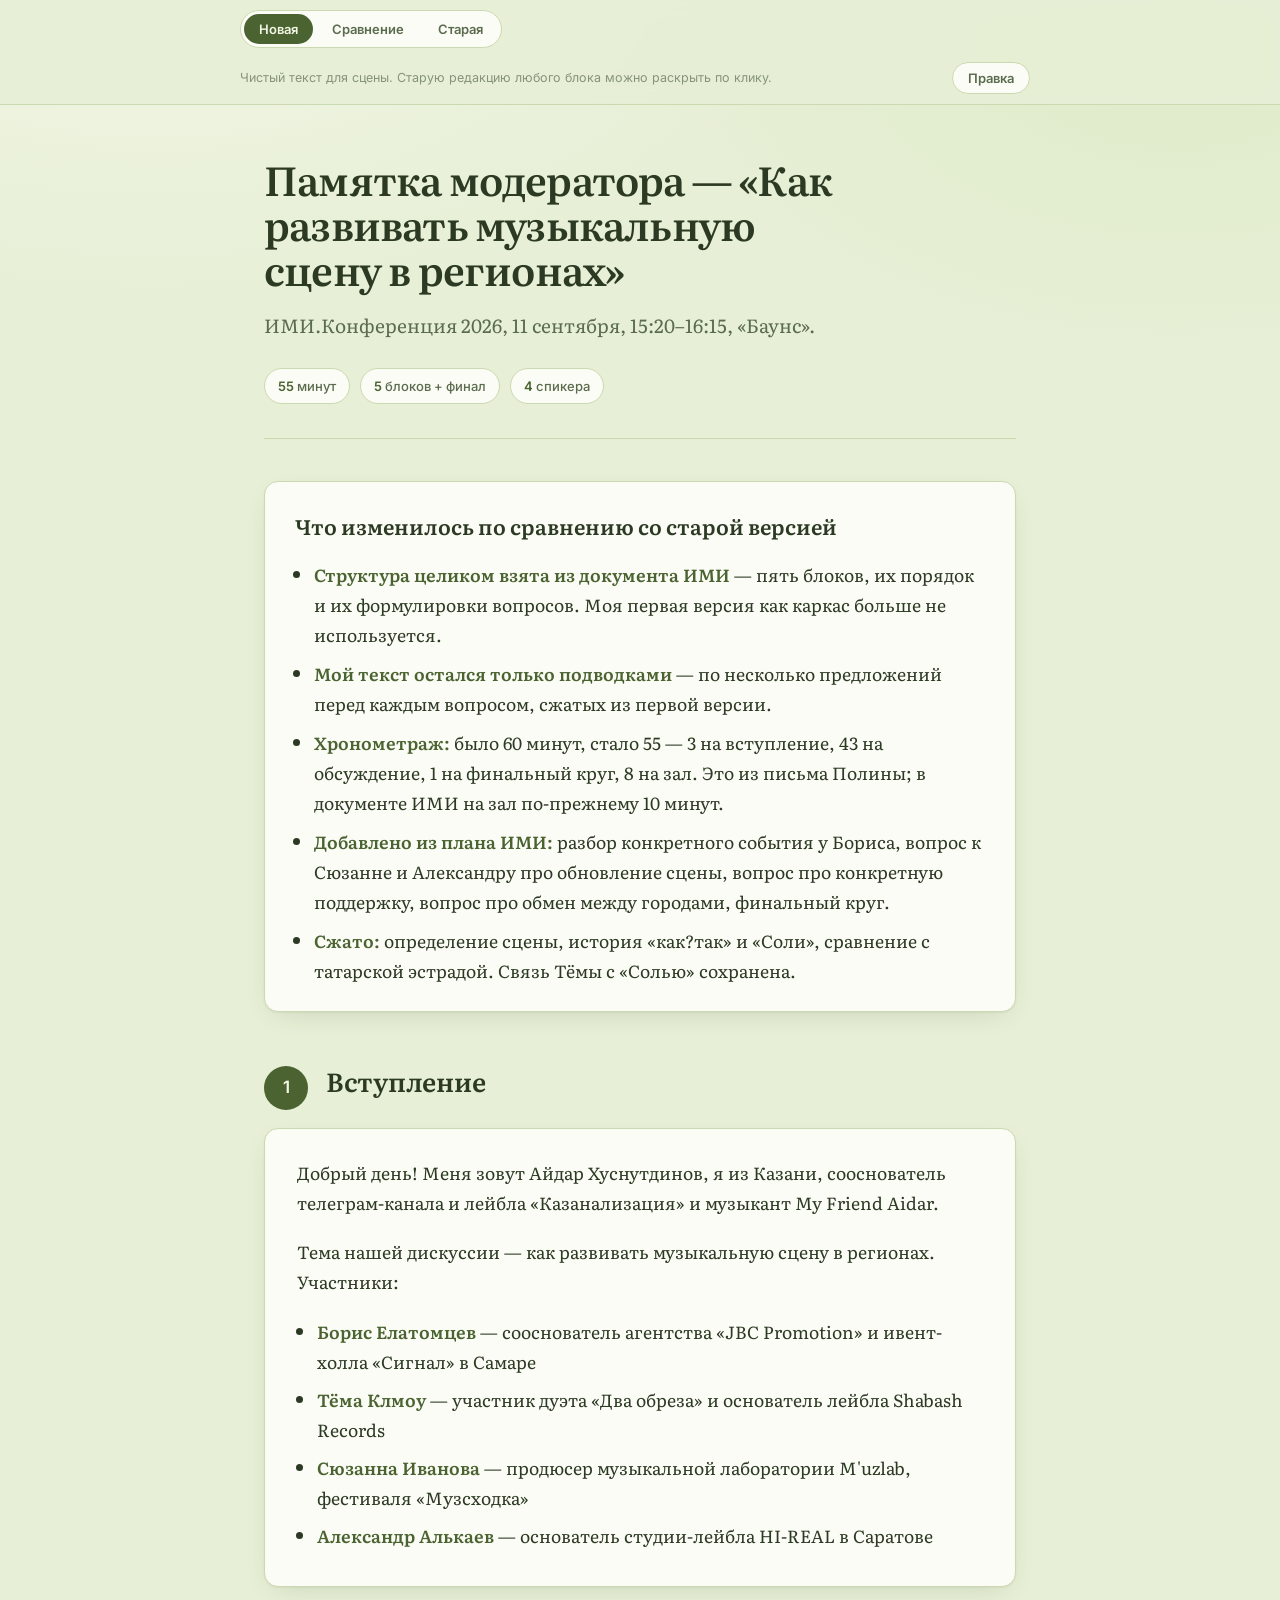
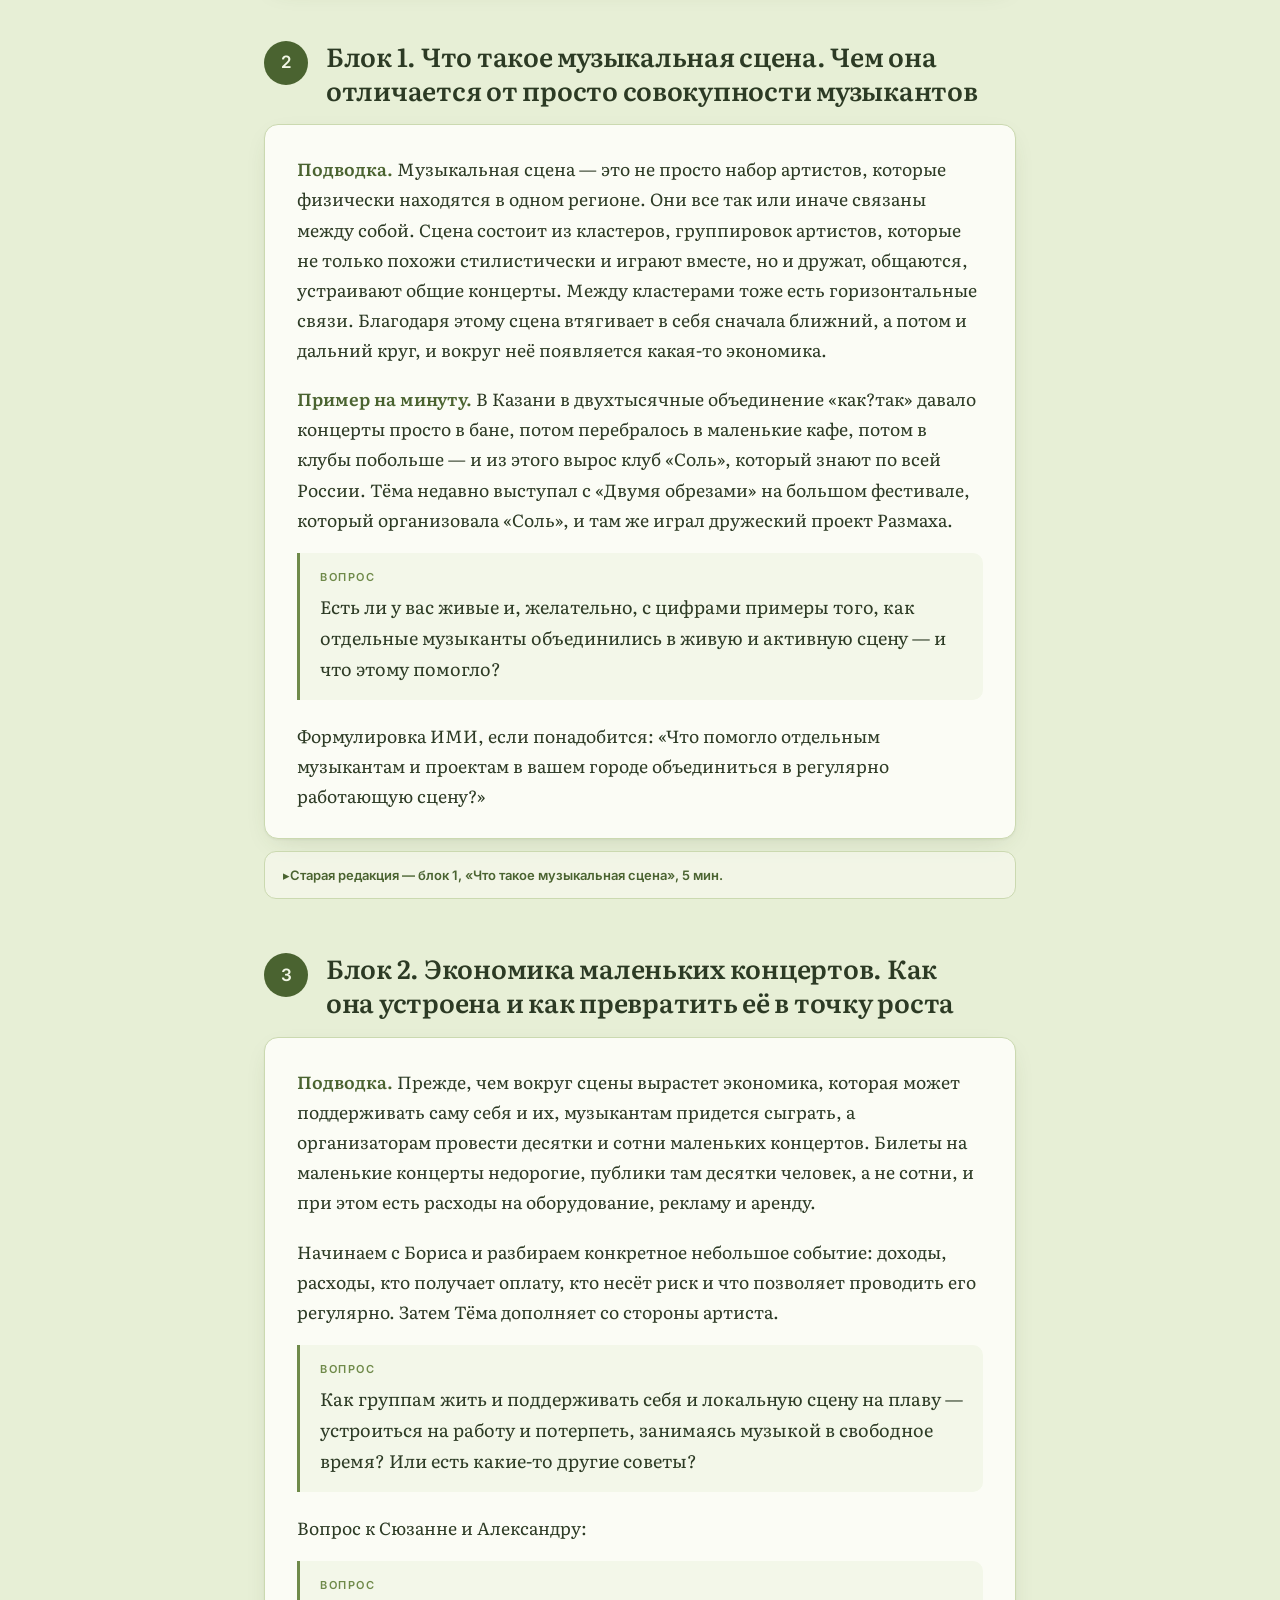
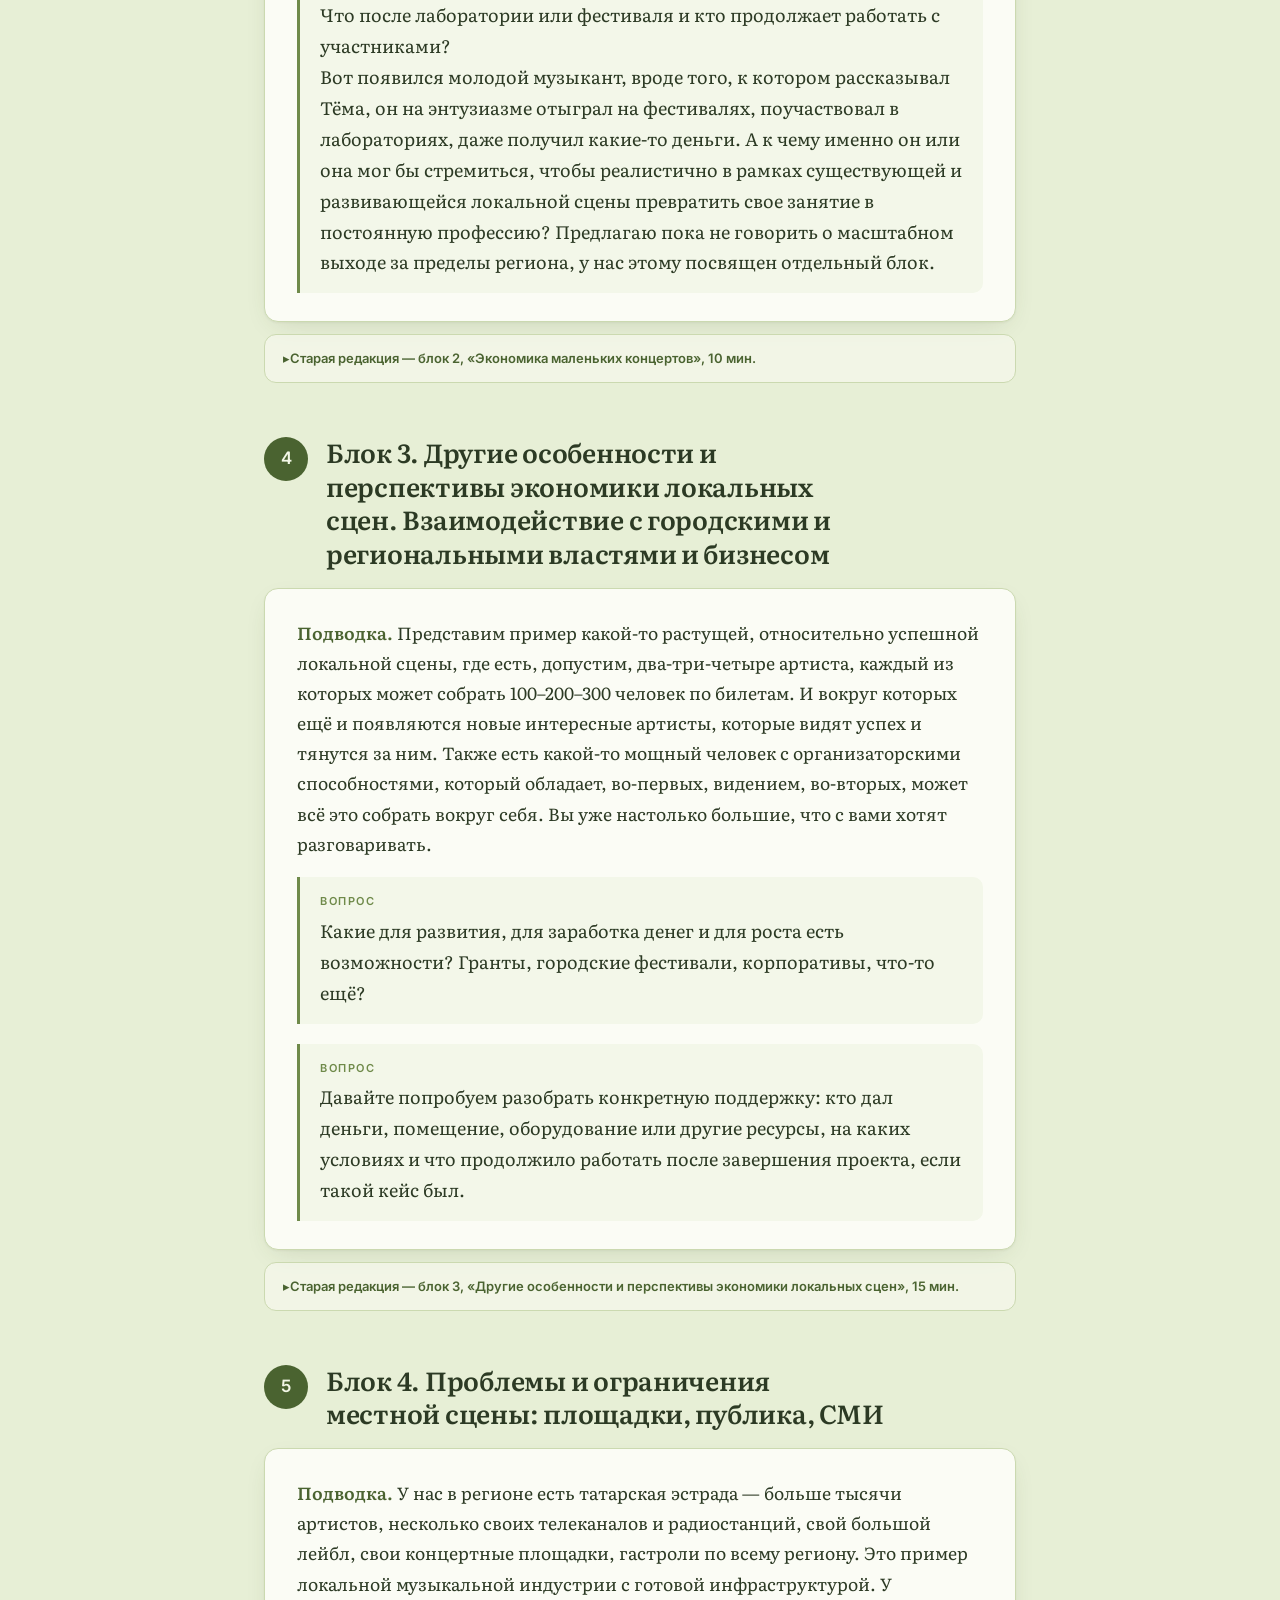
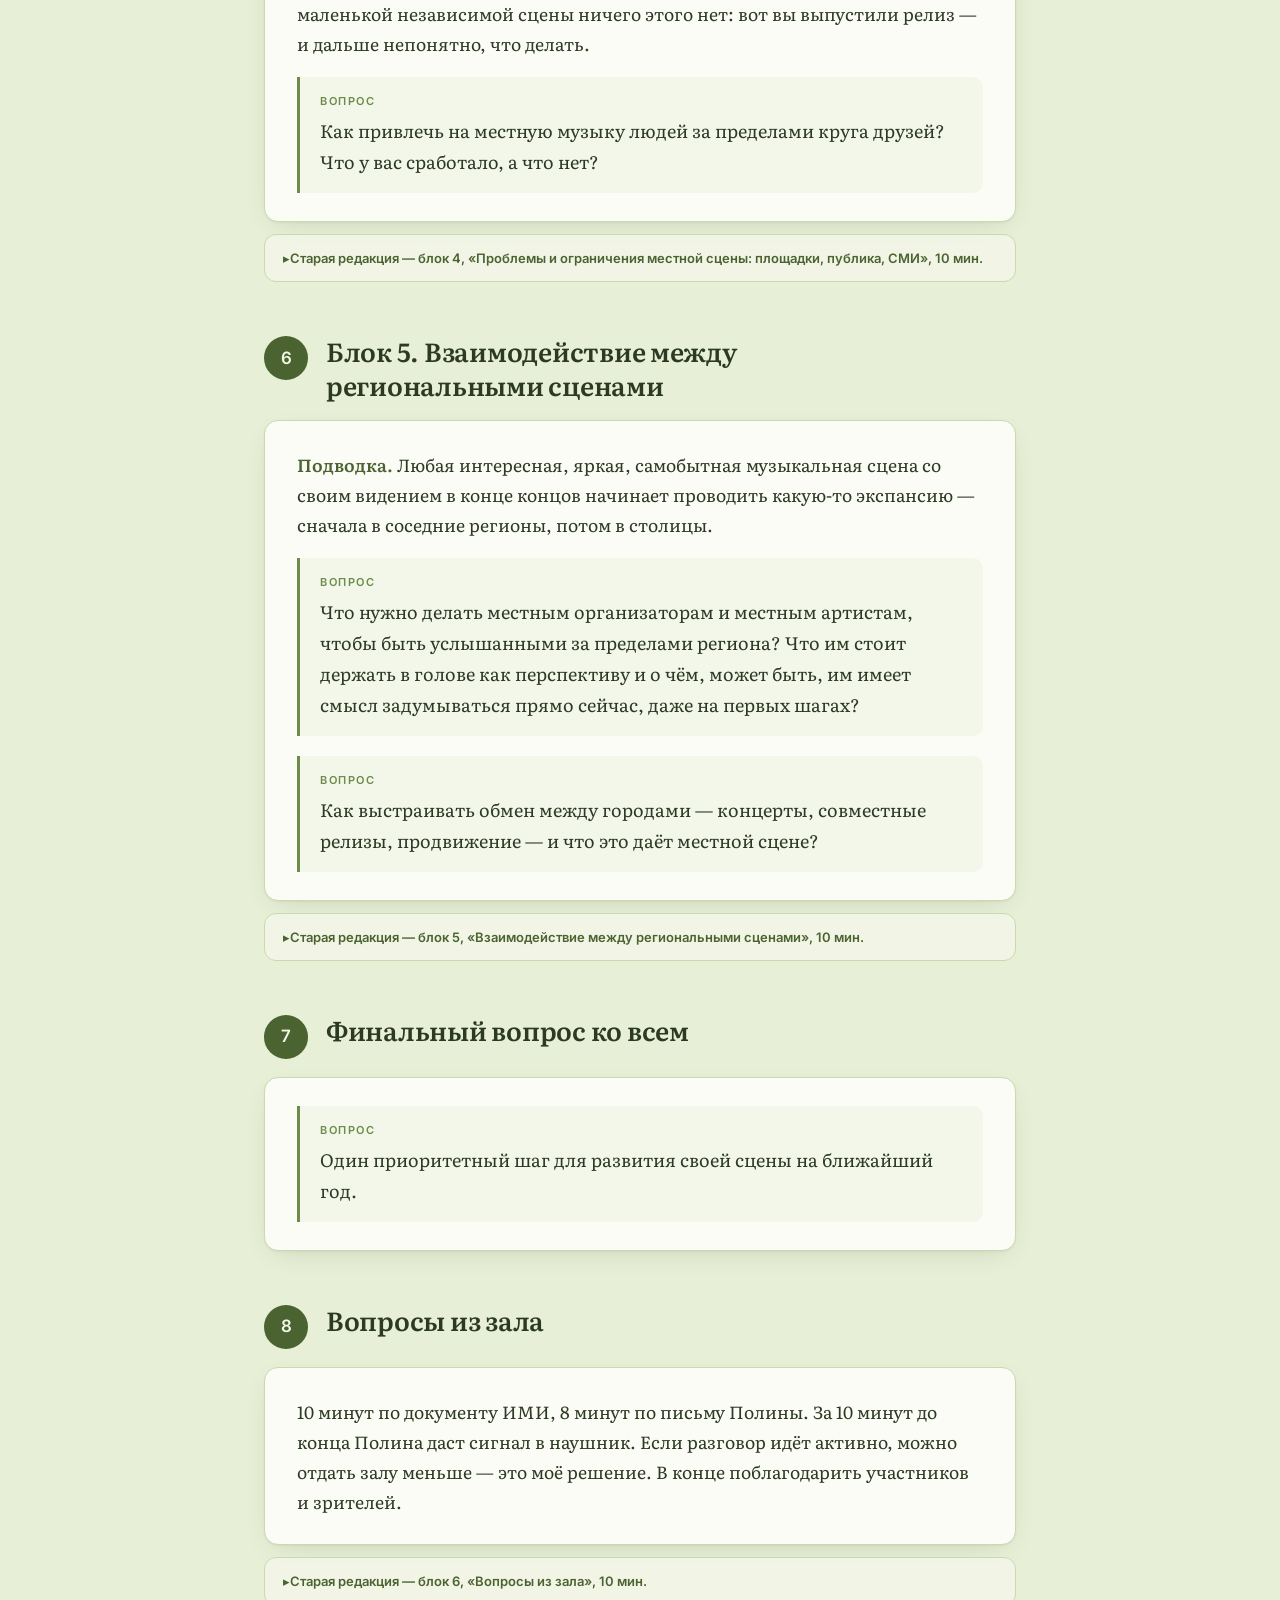
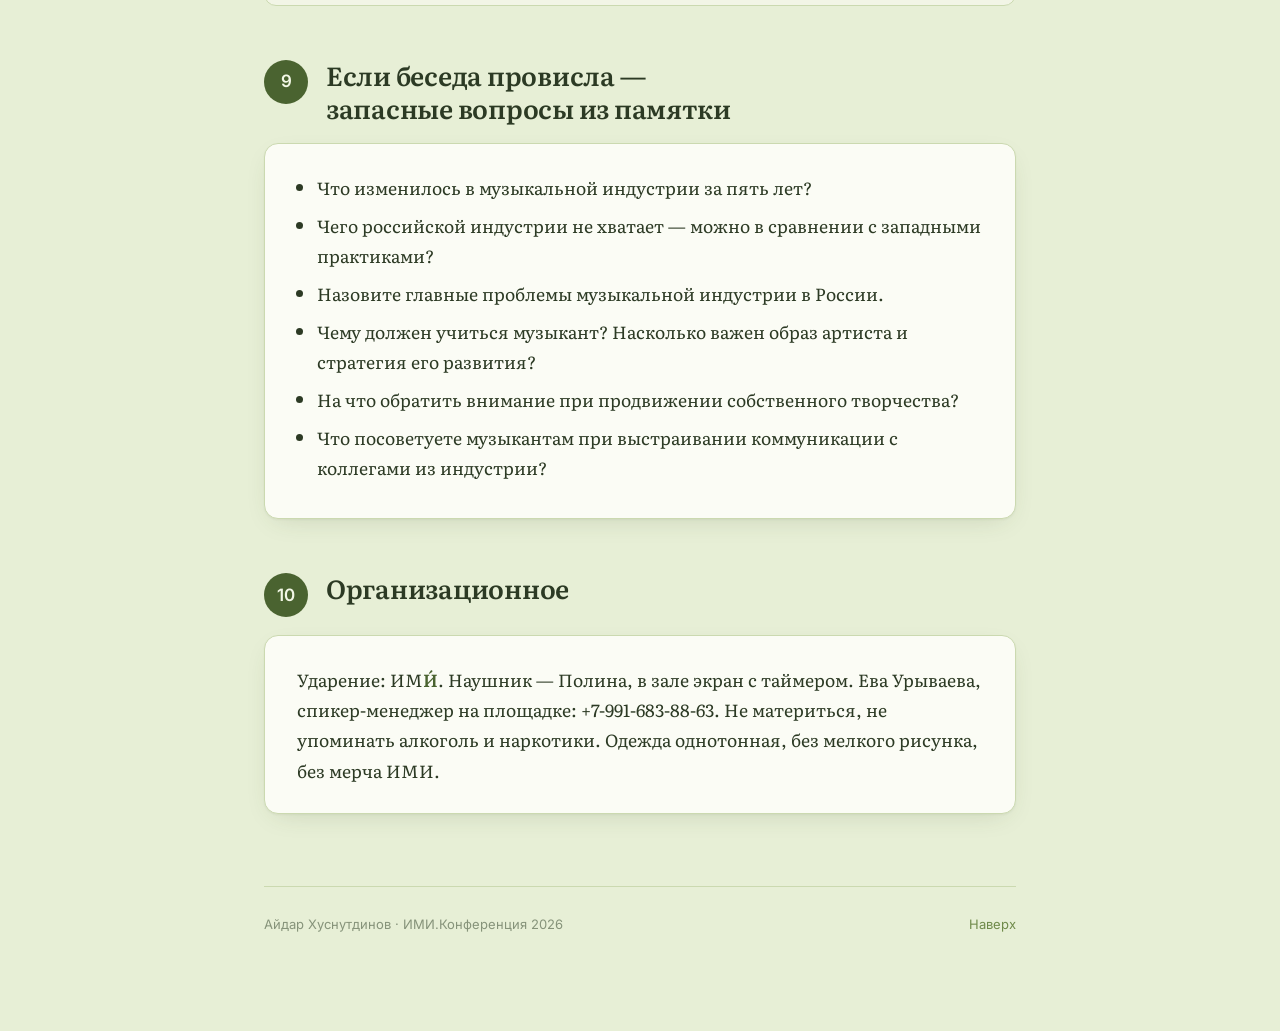
==== commit abc43eef: "Правки из браузера — обратно в проект index.html и artifact.html пересобраны из опубликованной верси" ====
--- a/artifact.html
+++ b/artifact.html
@@ -1,7 +1,7 @@
 <title>Памятка модератора — «Как развивать сцену в регионах», ИМИ.Конференция 2026</title>
 <link rel="preconnect" href="https://fonts.googleapis.com">
-<link rel="preconnect" href="https://fonts.gstatic.com" crossorigin>
-<link href="https://fonts.googleapis.com/css2?family=Literata:ital,opsz,wght@0,7..72,400;0,7..72,600;1,7..72,400&family=Inter:wght@400;500;600;700&display=swap" rel="stylesheet">
+<link rel="preconnect" href="https://fonts.gstatic.com" crossorigin="">
+<link href="https://fonts.googleapis.com/css2?family=Literata:ital,opsz,wght@0,7..72,400;0,7..72,600;1,7..72,400&amp;family=Inter:wght@400;500;600;700&amp;display=swap" rel="stylesheet">
 <style>
   :root{
     --pistachio:#e7efd6; --pistachio-deep:#d8e4bf; --paper:#fbfcf5;
@@ -182,13 +182,12 @@
 <div class="bar">
   <div class="bar-in">
     <div class="modes" role="group" aria-label="Режим просмотра">
-      <button type="button" data-m="new"  aria-pressed="true">Новая</button>
+      <button type="button" data-m="new" aria-pressed="true">Новая</button>
       <button type="button" data-m="diff" aria-pressed="false">Сравнение</button>
-      <button type="button" data-m="old"  aria-pressed="false">Старая</button>
+      <button type="button" data-m="old" aria-pressed="false">Старая</button>
     </div>
-    <span class="hint" id="hint">Чистый текст для сцены. Старую редакцию любого блока можно раскрыть по
-    клику.</span>
-    <div class="edit" id="edit" hidden>
+    <span class="hint" id="hint">Чистый текст для сцены. Старую редакцию любого блока можно раскрыть по клику.</span>
+    <div class="edit" id="edit" hidden="">
       <button type="button" class="editbtn" id="editbtn" aria-pressed="false">Правка</button>
       <button type="button" class="savebtn" id="savebtn" hidden>Сохранить</button>
       <span class="editstate" id="editstate" role="status" aria-live="polite"></span>
@@ -200,8 +199,7 @@
 
 <header class="hero">
   <h1>Памятка модератора — «Как развивать музыкальную сцену в регионах»</h1>
-  <p class="lede">ИМИ.Конференция 2026, 11 сентября, 15:20–16:15, «Баунс». За основу взят план ИМИ,
-  подводки — мои, сжатые из первой версии.</p>
+  <p class="lede">ИМИ.Конференция 2026, 11 сентября, 15:20–16:15, «Баунс».</p>
   <div class="meta">
     <span><b>55</b> минут</span>
     <span><b>5</b> блоков + финал</span>
@@ -237,14 +235,14 @@
   <div class="head"><div class="num">1</div><div><h2>Вступление</h2></div></div>
   <div class="body">
   <p>Добрый день! Меня зовут Айдар Хуснутдинов, я из Казани, сооснователь телеграм-канала и лейбла
-  «Казанализация» и музыкант My Friend Aidar. [Если к месту: сегодня у меня вышла новая песня.]</p>
+  «Казанализация» и музыкант My Friend Aidar.&nbsp;</p>
 <p>Тема нашей дискуссии — как развивать музыкальную сцену в регионах. Участники:</p>
 <ul>
 <li><strong>Борис Елатомцев</strong> — сооснователь агентства «JBC Promotion» и ивент-холла «Сигнал»
 в Самаре</li>
 <li><strong>Тёма Клмоу</strong> — участник дуэта «Два обреза» и основатель лейбла Shabash
 Records</li>
-<li><strong>Сюзанна Иванова</strong> — продюсер музыкальной лаборатории M&#x27;uzlab, фестиваля
+<li><strong>Сюзанна Иванова</strong> — продюсер музыкальной лаборатории M'uzlab, фестиваля
 «Музсходка»</li>
 <li><strong>Александр Алькаев</strong> — основатель студии-лейбла HI-REAL в Саратове</li></ul></div>
   <div class="changed"><b>Что изменилось.</b> Приветствие и представление гостей — 3 минуты по памятке
@@ -297,7 +295,7 @@
 разрасталось. И постепенно в чужих клубах им стало тесно, и на базе этого возникло то, что в итоге
 стало клубом Соль, который знают по всей России, и среди наших участников сегодня есть <strong>Тёма
 Клмоу</strong>, который недавно, на прошлой неделе, кажется, выступал на большом фестивале, который
-организовала Соль, с &quot;двумя обрезами&quot;, и также там выступал дружеский проект Размаха.</p>
+организовала Соль, с "двумя обрезами", и также там выступал дружеский проект Размаха.</p>
 <p>Что ещё тут важно сказать, что кактаковцы, они, с одной стороны, производили впечатление такого
 закрытого комьюнити, но, с другой стороны, на самом деле они были открытые, и когда появлялись
 какие-то интересные, талантливые артисты, они старались им помогать. Вот, например, в недавнем
@@ -324,17 +322,14 @@
   <h2>Блок 2. Экономика маленьких концертов. Как она устроена и как превратить её в точку
   роста</h2></div></div>
   <div class="body">
-  <p><strong>Подводка.</strong> Помимо артистов, которые играют концерты, и публики, которая на них
-  ходит, участники сцены — это ещё и организаторы. Билеты на маленькие концерты недорогие, публики там
+  <p><strong>Подводка.</strong> Прежде, чем вокруг сцены вырастет экономика, которая может поддерживать саму себя и их, музыкантам придется сыграть, а организаторам провести десятки и сотни маленьких концертов. Билеты на маленькие концерты недорогие, публики там
   десятки человек, а не сотни, и при этом есть расходы на оборудование, рекламу и аренду.</p>
 <p>Начинаем с Бориса и разбираем конкретное небольшое событие: доходы, расходы, кто получает оплату,
 кто несёт риск и что позволяет проводить его регулярно. Затем Тёма дополняет со стороны артиста.</p>
 <blockquote>Как группам жить и поддерживать себя и локальную сцену на плаву — устроиться на работу и
 потерпеть, занимаясь музыкой в свободное время? Или есть какие-то другие советы?</blockquote>
 <p>Вопрос к Сюзанне и Александру:</p>
-<blockquote>Как сцена продолжает жить и обновляться: откуда приходят новые музыканты, кто помогает
-им записаться и впервые выступить, как появляются новые организаторы? Что остаётся после лаборатории
-или фестиваля и кто продолжает работать с участниками?</blockquote></div>
+<blockquote>Что после лаборатории или фестиваля и кто продолжает работать с участниками?<br>Вот появился молодой музыкант, вроде того, к котором рассказывал Тёма, он на энтузиазме отыграл на фестивалях, поучаствовал в лабораториях, даже получил какие-то деньги. А к чему именно он или она мог бы стремиться, чтобы реалистично в рамках существующей и развивающейся локальной сцены превратить свое занятие в постоянную профессию? Предлагаю пока не говорить о масштабном выходе за пределы региона, у нас этому посвящен отдельный блок.</blockquote></div>
   <div class="changed"><b>Что изменилось.</b> Рассуждение об экономике заменено разбором конкретного
   события у Бориса. Добавлен вопрос ИМИ к Сюзанне и Александру про обновление сцены и про то, что
   остаётся после лаборатории или фестиваля.</div>
@@ -477,8 +472,7 @@
   <p><strong>Подводка.</strong> Любая интересная, яркая, самобытная музыкальная сцена со своим
   видением в конце концов начинает проводить какую-то экспансию — сначала в соседние регионы, потом в
   столицы.</p>
-<blockquote>Что нужно делать местным организаторам и местным артистам, чтобы не сидеть всю жизнь у
-себя дома и не играть для своих друзей? Что им стоит держать в голове как перспективу и о чём, может
+<blockquote>Что нужно делать местным организаторам и местным артистам, чтобы быть услышанными за пределами региона? Что им стоит держать в голове как перспективу и о чём, может
 быть, им имеет смысл задумываться прямо сейчас, даже на первых шагах?</blockquote>
 <blockquote>Как выстраивать обмен между городами — концерты, совместные релизы, продвижение — и что
 это даёт местной сцене?</blockquote></div>
@@ -571,7 +565,7 @@
 разрасталось. И постепенно в чужих клубах им стало тесно, и на базе этого возникло то, что в итоге
 стало клубом Соль, который знают по всей России, и среди наших участников сегодня есть <strong>Тёма
 Клмоу</strong>, который недавно, на прошлой неделе, кажется, выступал на большом фестивале, который
-организовала Соль, с &quot;двумя обрезами&quot;, и также там выступал дружеский проект Размаха.</p>
+организовала Соль, с "двумя обрезами", и также там выступал дружеский проект Размаха.</p>
 <p>Что ещё тут важно сказать, что кактаковцы, они, с одной стороны, производили впечатление такого
 закрытого комьюнити, но, с другой стороны, на самом деле они были открытые, и когда появлялись
 какие-то интересные, талантливые артисты, они старались им помогать. Вот, например, в недавнем
@@ -785,7 +779,7 @@
     c.querySelectorAll("details.old").forEach(function(d){ d.removeAttribute("open"); });
     var x;
     if ((x = c.querySelector("#edit")))      x.setAttribute("hidden", "");
-    if ((x = c.querySelector("#savebtn")))   x.setAttribute("hidden", "");
+    if ((x = c.querySelector("#savebtn"))){ x.setAttribute("hidden", ""); x.removeAttribute("disabled"); }
     if ((x = c.querySelector("#editbtn")))   x.setAttribute("aria-pressed", "false");
     if ((x = c.querySelector("#editstate"))) x.textContent = "";
     return "<!DOCTYPE html>\n" + c.outerHTML;
@@ -810,6 +804,7 @@
     }).then(function(){ savebtn.disabled = false; });
   }
 
+  savebtn.disabled = false;
   editbtn.addEventListener("click", function(){ setEditing(!editing); });
   savebtn.addEventListener("click", save);
 
